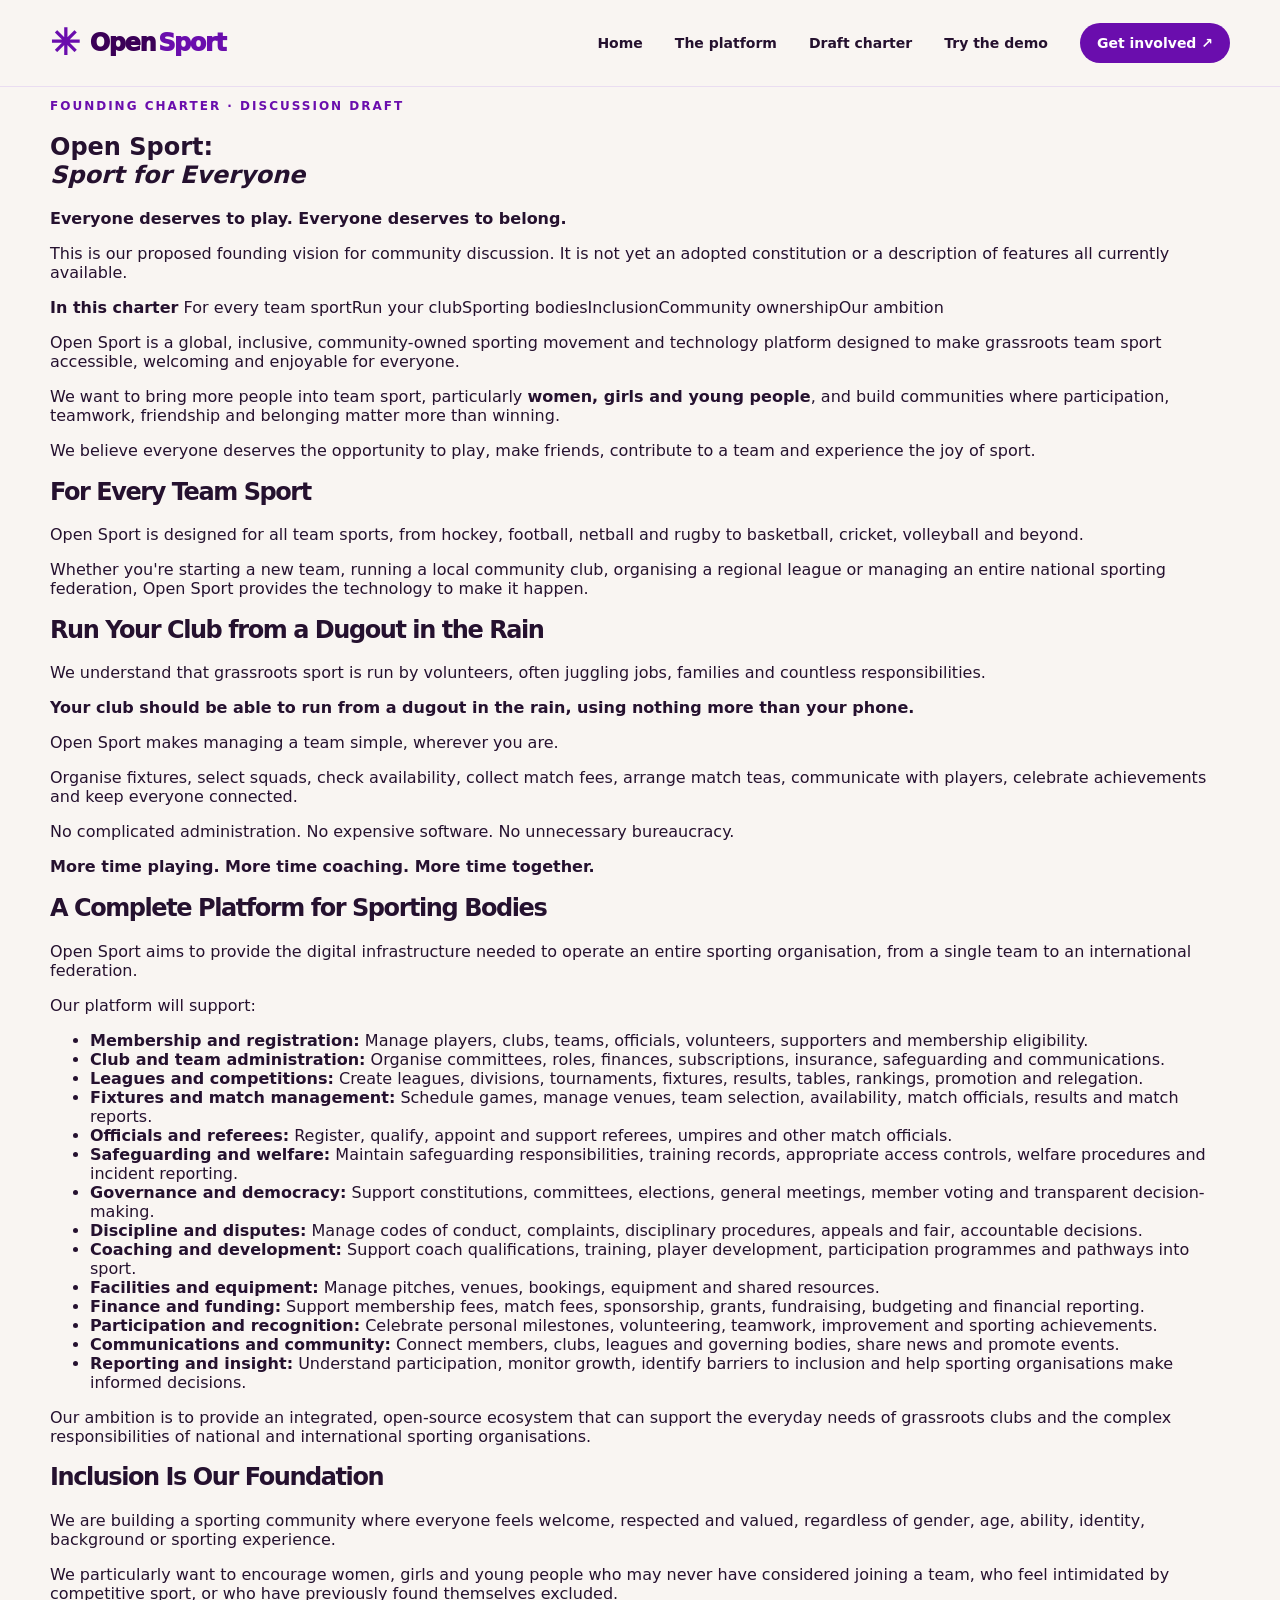
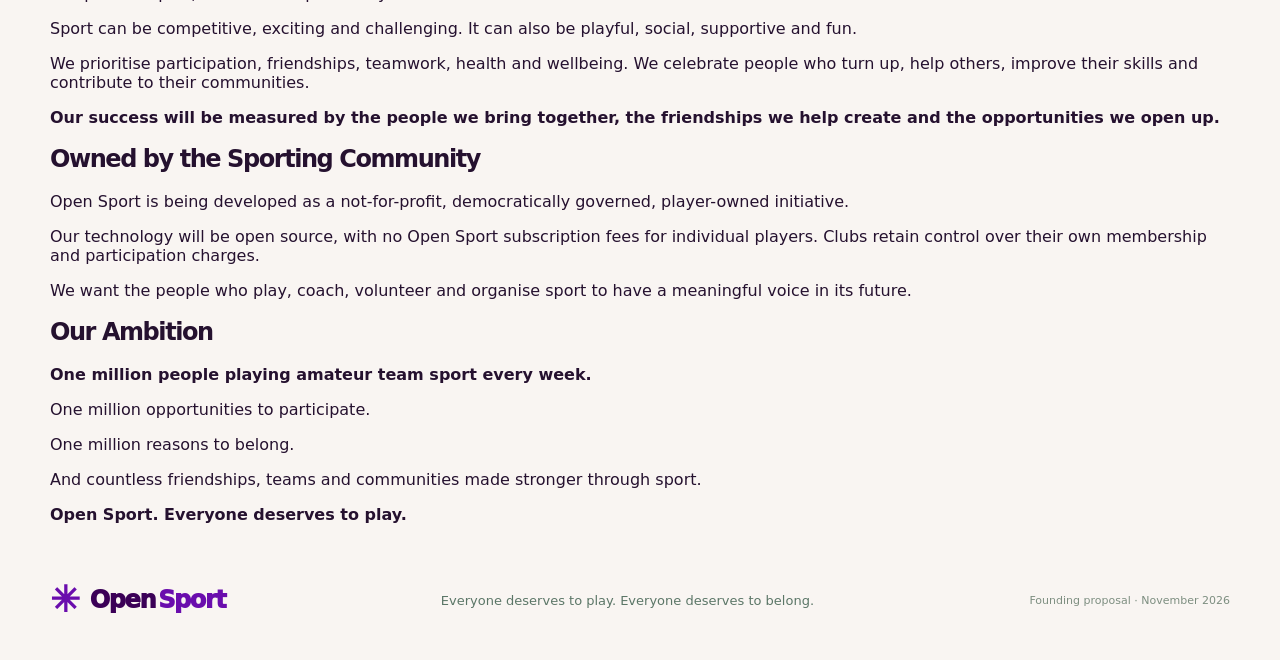
==== charter.html @ aa71b979 "Add complete long-form founding charter page" ====
<!doctype html>
<html lang="en-GB"><head><meta charset="utf-8"><meta name="viewport" content="width=device-width, initial-scale=1">
<meta name="description" content="Our full founding vision for an inclusive, player-owned Open Sport movement for every team sport."><meta name="theme-color" content="#6A0DAD">
<title>Draft charter | Open Sport Foundation</title><link rel="stylesheet" href="styles.css"></head>
<body><a class="skip-link" href="#main">Skip to content</a>
<header class="site-header"><div class="shell nav"><a class="brand" href="index.html" aria-label="Open Sport home"><span class="brand-mark" aria-hidden="true">✳</span>Open<span>Sport</span></a><nav aria-label="Main navigation"><a href="index.html">Home</a><a href="platform.html">The platform</a><a href="charter.html" aria-current="page">Draft charter</a><a href="demo.html">Try the demo</a><a class="nav-join" href="index.html#involved">Get involved ↗</a></nav></div></header><main id="main">
<section class="charter-heading"><div class="shell"><p class="eyebrow">FOUNDING CHARTER · DISCUSSION DRAFT</p><h1>Open Sport:<br><em>Sport for Everyone</em></h1><p class="charter-lead"><strong>Everyone deserves to play. Everyone deserves to belong.</strong></p><p>This is our proposed founding vision for community discussion. It is not yet an adopted constitution or a description of features all currently available.</p></div></section>
<div class="shell charter-layout"><aside class="charter-toc" aria-label="On this page"><strong>In this charter</strong>
<a href="#every-sport">For every team sport</a><a href="#dugout">Run your club</a><a href="#sporting-bodies">Sporting bodies</a><a href="#inclusion">Inclusion</a><a href="#ownership">Community ownership</a><a href="#ambition">Our ambition</a></aside>
<article class="charter-article">
<p>Open Sport is a global, inclusive, community-owned sporting movement and technology platform designed to make grassroots team sport accessible, welcoming and enjoyable for everyone.</p>
<p>We want to bring more people into team sport, particularly <strong>women, girls and young people</strong>, and build communities where participation, teamwork, friendship and belonging matter more than winning.</p>
<p>We believe everyone deserves the opportunity to play, make friends, contribute to a team and experience the joy of sport.</p>
<section id="every-sport"><h2>For Every Team Sport</h2>
<p>Open Sport is designed for all team sports, from hockey, football, netball and rugby to basketball, cricket, volleyball and beyond.</p>
<p>Whether you're starting a new team, running a local community club, organising a regional league or managing an entire national sporting federation, Open Sport provides the technology to make it happen.</p></section>
<section id="dugout"><h2>Run Your Club from a Dugout in the Rain</h2>
<p>We understand that grassroots sport is run by volunteers, often juggling jobs, families and countless responsibilities.</p>
<p><strong>Your club should be able to run from a dugout in the rain, using nothing more than your phone.</strong></p>
<p>Open Sport makes managing a team simple, wherever you are.</p>
<p>Organise fixtures, select squads, check availability, collect match fees, arrange match teas, communicate with players, celebrate achievements and keep everyone connected.</p>
<p>No complicated administration. No expensive software. No unnecessary bureaucracy.</p>
<p><strong>More time playing. More time coaching. More time together.</strong></p></section>
<section id="sporting-bodies"><h2>A Complete Platform for Sporting Bodies</h2>
<p>Open Sport aims to provide the digital infrastructure needed to operate an entire sporting organisation, from a single team to an international federation.</p>
<p>Our platform will support:</p><ul class="charter-capabilities"><li><strong>Membership and registration:</strong> Manage players, clubs, teams, officials, volunteers, supporters and membership eligibility.</li>
<li><strong>Club and team administration:</strong> Organise committees, roles, finances, subscriptions, insurance, safeguarding and communications.</li>
<li><strong>Leagues and competitions:</strong> Create leagues, divisions, tournaments, fixtures, results, tables, rankings, promotion and relegation.</li>
<li><strong>Fixtures and match management:</strong> Schedule games, manage venues, team selection, availability, match officials, results and match reports.</li>
<li><strong>Officials and referees:</strong> Register, qualify, appoint and support referees, umpires and other match officials.</li>
<li><strong>Safeguarding and welfare:</strong> Maintain safeguarding responsibilities, training records, appropriate access controls, welfare procedures and incident reporting.</li>
<li><strong>Governance and democracy:</strong> Support constitutions, committees, elections, general meetings, member voting and transparent decision-making.</li>
<li><strong>Discipline and disputes:</strong> Manage codes of conduct, complaints, disciplinary procedures, appeals and fair, accountable decisions.</li>
<li><strong>Coaching and development:</strong> Support coach qualifications, training, player development, participation programmes and pathways into sport.</li>
<li><strong>Facilities and equipment:</strong> Manage pitches, venues, bookings, equipment and shared resources.</li>
<li><strong>Finance and funding:</strong> Support membership fees, match fees, sponsorship, grants, fundraising, budgeting and financial reporting.</li>
<li><strong>Participation and recognition:</strong> Celebrate personal milestones, volunteering, teamwork, improvement and sporting achievements.</li>
<li><strong>Communications and community:</strong> Connect members, clubs, leagues and governing bodies, share news and promote events.</li>
<li><strong>Reporting and insight:</strong> Understand participation, monitor growth, identify barriers to inclusion and help sporting organisations make informed decisions.</li></ul>
<p>Our ambition is to provide an integrated, open-source ecosystem that can support the everyday needs of grassroots clubs and the complex responsibilities of national and international sporting organisations.</p></section>
<section id="inclusion"><h2>Inclusion Is Our Foundation</h2>
<p>We are building a sporting community where everyone feels welcome, respected and valued, regardless of gender, age, ability, identity, background or sporting experience.</p>
<p>We particularly want to encourage women, girls and young people who may never have considered joining a team, who feel intimidated by competitive sport, or who have previously found themselves excluded.</p>
<p>Sport can be competitive, exciting and challenging. It can also be playful, social, supportive and fun.</p>
<p>We prioritise participation, friendships, teamwork, health and wellbeing. We celebrate people who turn up, help others, improve their skills and contribute to their communities.</p>
<p><strong>Our success will be measured by the people we bring together, the friendships we help create and the opportunities we open up.</strong></p></section>
<section id="ownership"><h2>Owned by the Sporting Community</h2>
<p>Open Sport is being developed as a not-for-profit, democratically governed, player-owned initiative.</p>
<p>Our technology will be open source, with no Open Sport subscription fees for individual players. Clubs retain control over their own membership and participation charges.</p>
<p>We want the people who play, coach, volunteer and organise sport to have a meaningful voice in its future.</p></section>
<section id="ambition"><h2>Our Ambition</h2>
<p><strong>One million people playing amateur team sport every week.</strong></p>
<p>One million opportunities to participate.</p><p>One million reasons to belong.</p>
<p>And countless friendships, teams and communities made stronger through sport.</p><p><strong>Open Sport. Everyone deserves to play.</strong></p></section>
</article></div></main><footer><div class="shell footer"><a class="brand" href="index.html"><span class="brand-mark" aria-hidden="true">✳</span>Open<span>Sport</span></a><p>Everyone deserves to play. Everyone deserves to belong.</p><small>Founding proposal · November 2026</small></div></footer></body></html>
---- styles.css ----
:root{--ink:#351148;--dark:#351148;--green:#6A0DAD;--lime:#E7D9FF;--cream:#F9F5F2;--white:#fff;--muted:#587268;--line:#d5ded3}*{box-sizing:border-box}html{scroll-behavior:smooth}body{margin:0;background:var(--cream);color:var(--ink);font-family:Inter,ui-sans-serif,system-ui,-apple-system,"Segoe UI",Arial,sans-serif}a{color:inherit;text-decoration:none}a:focus-visible{outline:3px solid #e69c27;outline-offset:4px}.shell{width:min(1180px,calc(100% - 48px));margin:auto}.skip-link{position:absolute;left:14px;top:-80px;padding:10px;background:white;z-index:20}.skip-link:focus{top:12px}.site-header{background:var(--cream);position:relative;z-index:5;border-bottom:1px solid #dde3d8}.nav{min-height:86px;display:flex;align-items:center;justify-content:space-between;gap:20px}.brand{display:inline-flex;align-items:center;gap:3px;font-weight:950;font-size:24px;letter-spacing:-1.4px;white-space:nowrap}.brand>span:last-child{color:#8A3FFC}.brand-mark{font-size:36px;color:#8A3FFC;margin-right:8px;line-height:1}.nav nav{display:flex;align-items:center;gap:32px;font-size:14px;font-weight:650}.nav nav a:hover{color:#6A0DAD}.nav-join{padding:12px 17px;border-radius:5px;background:var(--ink);color:white!important}.hero{background:#F1E7FC}.hero-grid{display:grid;grid-template-columns:1fr 0.95fr;gap:48px;min-height:620px;align-items:center;padding:65px 0}.eyebrow,.kicker{letter-spacing:2px;font-weight:800;font-size:12px}.eyebrow{color:#7E36B0}.hero h1,h2{font-weight:900;letter-spacing:-.06em;line-height:1.06}.hero h1{font-size:clamp(55px,6.2vw,94px);margin:22px 0}.hero h1 em,.join h2 em{font-style:normal;color:#8A3FFC}.intro{font-size:20px;line-height:1.65;max-width:530px}.actions{display:flex;flex-wrap:wrap;gap:12px;margin:28px 0}.button{padding:16px 21px;font-weight:750;font-size:14px;border-radius:5px}.button.primary{background:var(--ink);color:white}.button.outline{border:1px solid #8da89a}.small-note{font-size:12px;color:var(--muted);margin-top:30px}.pitch-art{position:relative;aspect-ratio:1/1.03;border-radius:12px;background:#681e9f;overflow:hidden;box-shadow:16px 18px 0 #E0BFFF}.pitch-outline{position:absolute;inset:9%;border:3px solid #D9B6F7}.centre-line{position:absolute;left:9%;right:9%;top:50%;height:3px;background:#D9B6F7}.centre-circle{position:absolute;width:37%;aspect-ratio:1;border:3px solid #D9B6F7;border-radius:50%;left:31.5%;top:31.5%}.player{position:absolute;width:22px;height:22px;border:4px solid #FAF4FF;border-radius:50%;background:var(--lime);box-shadow:0 2px 8px #102b2450}.one{left:28%;top:23%}.two{left:64%;top:29%;background:#ffb78e}.three{left:46%;top:42%}.four{left:77%;top:57%;background:#ffb78e}.five{left:24%;top:65%}.six{left:54%;top:73%}.seven{left:73%;top:18%}.pitch-caption{position:absolute;bottom:25px;left:25px;right:25px;background:var(--lime);display:flex;align-items:center;gap:15px;padding:18px 22px;border-radius:5px;font-size:14px;line-height:1.45}.pitch-caption>span{font-size:44px}.hero-foot{display:flex;justify-content:space-between;padding-bottom:18px;color:#668474;font-size:11px;font-weight:800;letter-spacing:2px}.section{padding:108px 0}.section-grid{display:grid;grid-template-columns:1.2fr .8fr;gap:90px;align-items:start}.kicker{color:#6d8178;margin:0 0 40px}.section h2{font-size:clamp(36px,5vw,67px);margin:0 0 28px}.accent{color:#39865d}.body-copy,.mission p:not(.kicker),.progress p:not(.kicker){font-size:18px;line-height:1.75}.body-copy p{margin-top:0}.tags{display:flex;gap:7px;flex-wrap:wrap;margin-top:30px}.tags span{border:1px solid #bbccc0;border-radius:25px;padding:8px 14px;font-size:10px;font-weight:850;letter-spacing:1px}.goal{background:#351148;color:white}.goal-layout{display:flex;justify-content:space-between;align-items:end;gap:40px}.pale{color:#9cb8a7}.million{font-size:clamp(75px,12vw,170px);letter-spacing:-.09em;font-weight:950;line-height:1}.million span{color:var(--lime)}.goal h2{font-size:clamp(32px,4vw,55px);margin-top:15px}.goal-layout>p{font-size:18px;line-height:1.8;color:#bdd2c3;max-width:280px}.features{background:#fff}.features .section-grid{align-items:end;margin-bottom:36px}.features i{color:#40875d}.cards{display:grid;grid-template-columns:repeat(3,1fr);gap:16px}.cards article{background:#eff3eb;border-radius:8px;padding:30px;min-height:285px}.card-icon{font-size:42px;color:#3b895e}.cards small{display:block;margin-top:12px;font-weight:800;color:#7e9687}.cards h3{font-size:24px;letter-spacing:-.04em;margin:22px 0 8px}.cards p{line-height:1.6;color:#527063}.progress{background:#F1E7FC}.timeline{border-left:2px solid #b9cbbd;padding-left:30px}.timeline>div{position:relative;padding-bottom:31px}.timeline>div:before{content:'';position:absolute;left:-39px;top:0;width:13px;height:13px;border-radius:50%;background:#3f875b;border:3px solid #F1E7FC}.timeline small{color:#458761;font-weight:900;letter-spacing:1.6px}.timeline h3{margin:9px 0;font-size:21px}.timeline p{font-size:15px!important;margin:0}.join{background:#1d6147;color:white}.join h2{font-size:clamp(45px,6vw,83px)}.join h2 em{color:var(--lime)}.join>div>p:not(.kicker){font-size:19px;line-height:1.7;max-width:640px}.join-card{background:var(--lime);color:var(--ink);padding:30px 34px;max-width:660px;margin-top:45px;border-radius:8px}.join-card strong{font-size:23px}.join-card p{line-height:1.6}.join-card span{font-weight:900;font-size:12px;letter-spacing:1px}.footer{display:flex;justify-content:space-between;align-items:center;gap:20px;min-height:120px}.footer p{font-size:13px;color:#5b7667}.footer small{font-size:11px;color:#7d8e80}@media(max-width:900px){.hero-grid,.section-grid{grid-template-columns:1fr;gap:40px}.hero-grid{padding:45px 0}.pitch-art{max-width:580px;width:100%}.goal-layout{align-items:start;flex-direction:column}.cards{grid-template-columns:1fr}.nav nav{gap:15px}.section{padding:80px 0}}@media(max-width:600px){.shell{width:min(100% - 30px,1180px)}.nav{min-height:72px;align-items:start;padding:15px 0;flex-direction:column}.nav nav{flex-wrap:wrap;gap:15px;font-size:12px}.nav-join{padding:9px}.brand{font-size:22px}.hero h1{font-size:clamp(46px,12vw,70px)}.intro{font-size:17px}.pitch-art{box-shadow:8px 8px 0 #E0BFFF}.pitch-caption{bottom:12px;left:12px;right:12px;padding:12px;font-size:11px}.section h2{font-size:40px}.million{font-size:clamp(65px,14vw,92px)}.footer{align-items:start;flex-direction:column;padding:25px 0}.cards article{min-height:auto}}@media(prefers-reduced-motion:reduce){html{scroll-behavior:auto}}


/* Open Sport bold purple identity, approved November 2026 */
:root{
 --ink:#25112F;--dark:#3B0057;--green:#6A0DAD;--lime:#E7D9FF;
 --cream:#F9F5F2;--white:#fff;--muted:#706578;--line:#E8DDEF;
 --purple:#6A0DAD;--plum:#3B0057;--violet:#8A3FFC;--lilac:#E7D9FF;
}
body{background:var(--cream);color:var(--ink)}
.hero{background:linear-gradient(112deg,#FBF8FF 0%,#F2E5FF 100%)}
.brand{color:var(--plum);font-family:"Poppins",Inter,system-ui,sans-serif}
.brand>span:last-child{color:var(--purple)}
.brand-mark{color:var(--purple)}
.hero h1,.section h2,.join h2{font-family:"Poppins",Inter,system-ui,sans-serif}
.hero h1 em,.join h2 em,.accent{color:var(--purple)}
.button.primary,.nav-join{background:var(--purple);border-radius:40px;color:white}
.button.outline{border-color:#B88AD4;border-radius:40px}
.button:hover,.nav-join:hover{filter:brightness(1.07)}
.eyebrow,.kicker{color:var(--purple)}
.pitch-art{background:linear-gradient(145deg,#5C188B,#8A3FFC);box-shadow:16px 18px 0 #E5CFFA;border-radius:22px}
.pitch-outline,.centre-circle{border-color:#CEB4FB}
.centre-line{background:#CEB4FB}
.player{background:#E7D9FF;border-color:#F9F5F2;box-shadow:0 2px 8px #3B005740}
.player.two,.player.four{background:#FFB8D7}
.pitch-caption{border-radius:12px}
.site-header{border-color:#EADDF1}
.nav nav a:hover{color:var(--purple)}
a:focus-visible{outline-color:#8A3FFC}

/* Account-free interactive demo embedded from the always-current player app. */
.visually-hidden{position:absolute;width:1px;height:1px;padding:0;margin:-1px;overflow:hidden;clip:rect(0,0,0,0);white-space:nowrap;border:0}
.demo-showcase{background:#fff;padding:90px 0 104px}
.demo-showcase .kicker{margin-bottom:25px}
.demo-intro{display:grid;grid-template-columns:minmax(0,1.25fr) minmax(250px,.75fr);align-items:end;gap:48px;margin-bottom:32px}
.demo-intro h2{font-size:clamp(36px,4.8vw,64px);line-height:1.08;margin:0 0 23px}
.demo-intro p{font-size:17px;line-height:1.72;color:#594f64;margin:0;max-width:670px}
.demo-cta{display:flex;align-items:flex-start;flex-direction:column;gap:14px;padding-bottom:6px}
.demo-cta .button{display:inline-flex;align-items:center;justify-content:center;min-height:52px}
.demo-cta p{font-size:13px;max-width:290px;line-height:1.5}
.demo-frame-shell{overflow:hidden;border-radius:18px;background:#faf8fd;border:1px solid #e0d3e9;box-shadow:0 18px 40px #36134820}
.demo-frame-toolbar{display:flex;align-items:center;gap:18px;padding:13px 20px;background:#321442;color:white;font-size:13px}
.demo-frame-toolbar strong{flex:1}
.demo-frame-toolbar>span{color:#e3c9fd;font-weight:800;font-size:10px;letter-spacing:1.25px}
.demo-browser-dot{display:flex;gap:5px}.demo-browser-dot i{display:block;width:10px;height:10px;border-radius:50%;background:#b890ca}
.demo-browser-dot i:nth-child(2){background:#e3b8d3}.demo-browser-dot i:nth-child(3){background:#a7dabe}
.demo-frame{display:block;width:100%;height:min(78vh,820px);min-height:590px;border:0;background:#fff}
.demo-fallback{margin:15px 0 0;font-size:13px;line-height:1.65;color:#655b6c}
.demo-fallback a{font-weight:800;color:#6A0DAD;text-decoration:underline;text-underline-offset:3px}
.demo-fallback a:focus-visible{outline:3px solid #8A3FFC;outline-offset:3px}
@media(max-width:900px){.demo-intro{grid-template-columns:1fr;gap:22px}.demo-frame{height:680px;min-height:500px}}
@media(max-width:600px){.demo-showcase{padding:65px 0}.demo-intro p{font-size:15px}.demo-frame-toolbar{padding:12px;gap:9px}.demo-frame-toolbar strong{font-size:11px}.demo-frame-toolbar>span{font-size:9px}.demo-frame{height:610px;min-height:450px}.demo-browser-dot i{width:7px;height:7px}}

/* Inclusion and cross-sport platform vision */
.inclusion-section{background:#f5edff}
.inclusion-section strong{color:#571385}
.sporting-bodies{background:#faf7ff}
.sporting-bodies .section-grid{margin-bottom:36px}
.capability-grid{display:grid;grid-template-columns:repeat(4,minmax(0,1fr));gap:16px}
.capability-grid article{background:#fff;border:1px solid #e6d7f0;border-radius:12px;padding:24px;box-shadow:0 5px 18px #3511480a}
.capability-grid h3{font-size:20px;margin:0 0 10px;letter-spacing:-.03em}
.capability-grid p{font-size:15px;line-height:1.65;color:#62576b;margin:0}
.roadmap-note{font-size:14px;line-height:1.65;color:#655675;margin:25px 0 0}
@media(max-width:1050px){.capability-grid{grid-template-columns:repeat(2,minmax(0,1fr))}}
@media(max-width:600px){.capability-grid{grid-template-columns:1fr}.capability-grid article{padding:22px}}
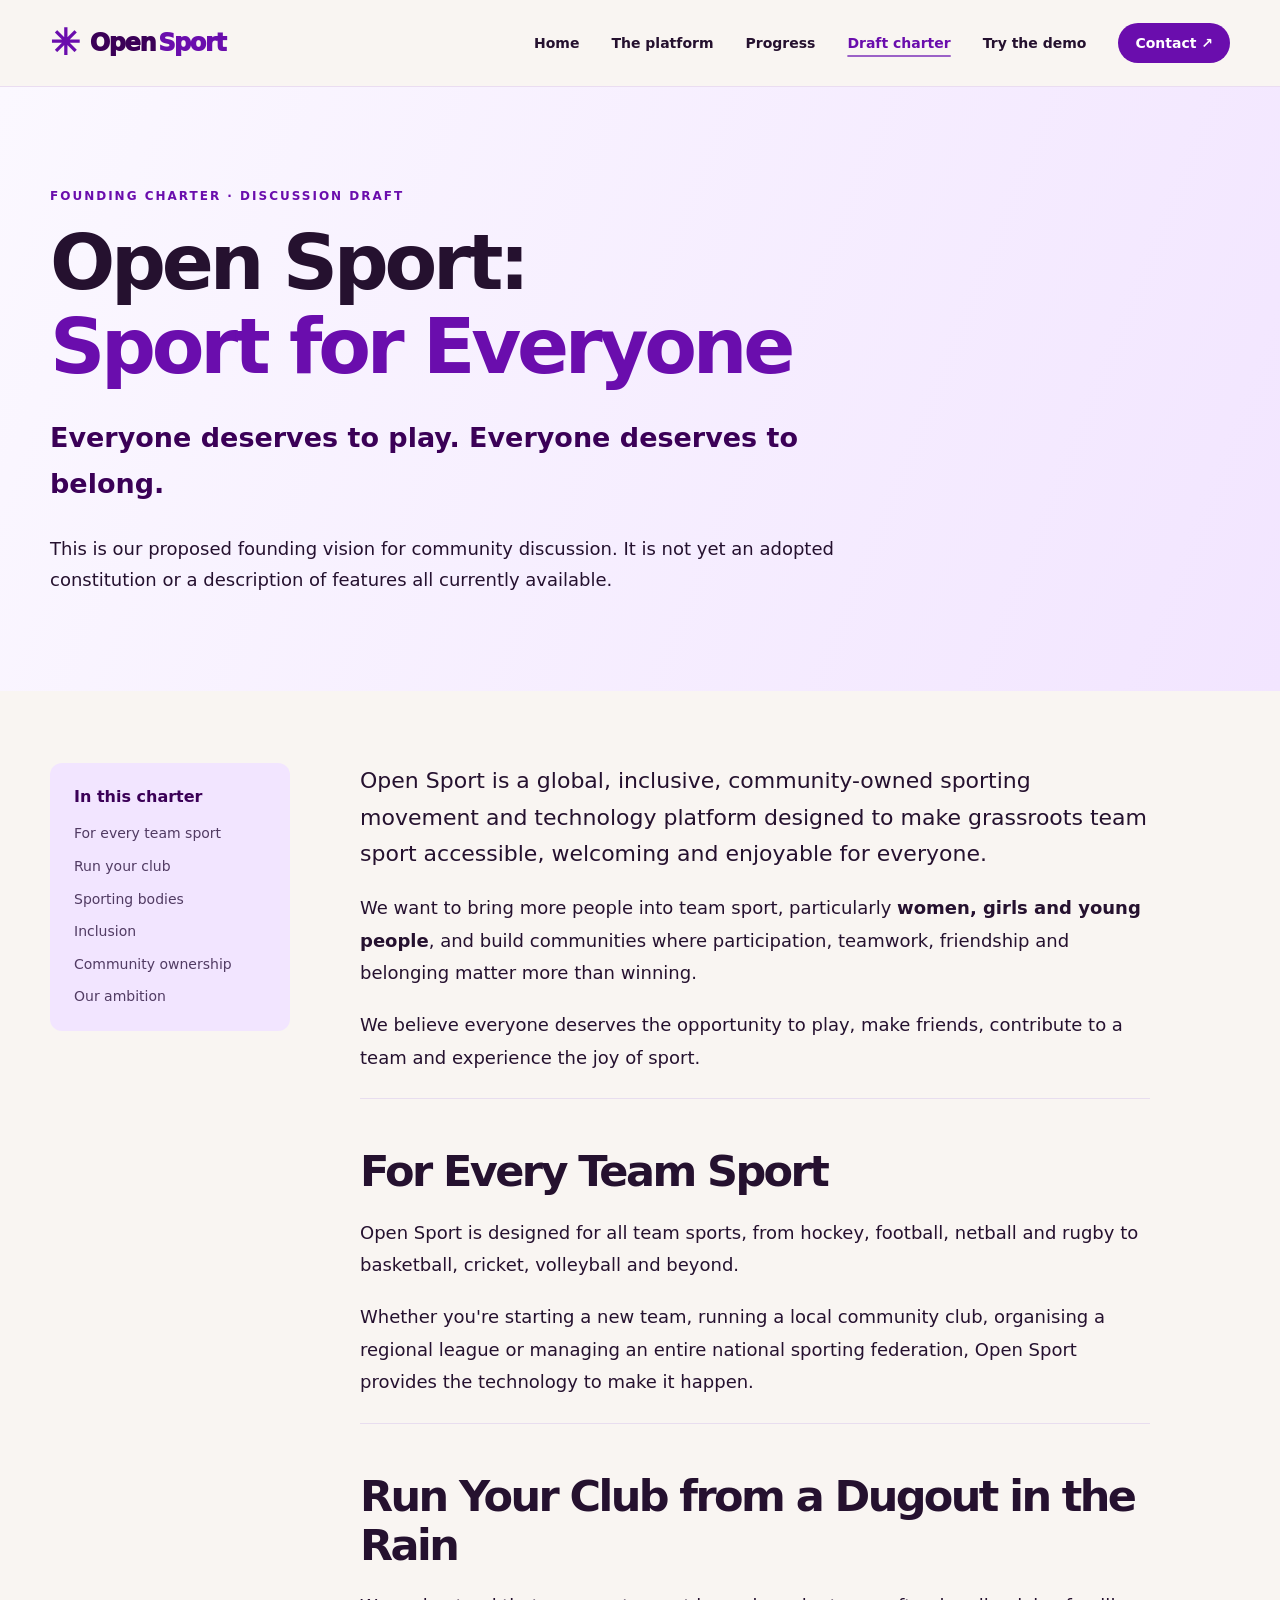
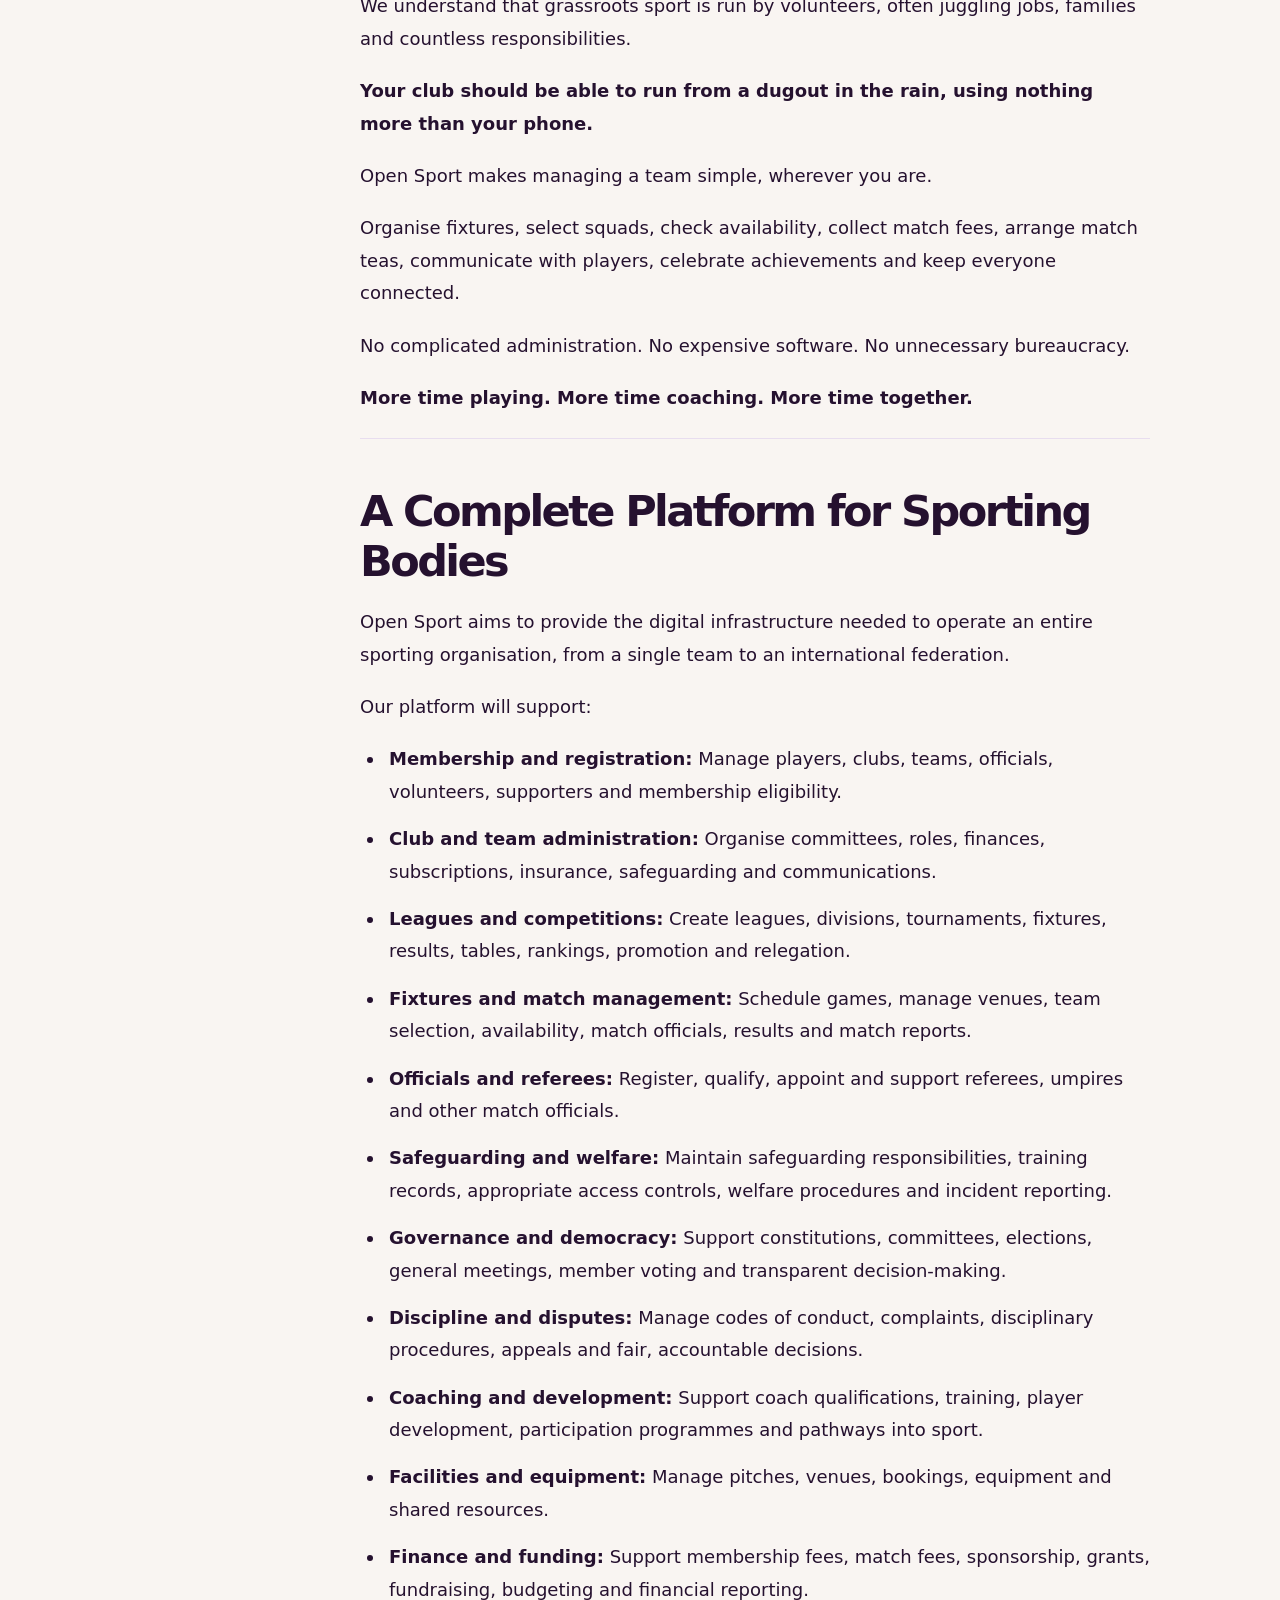
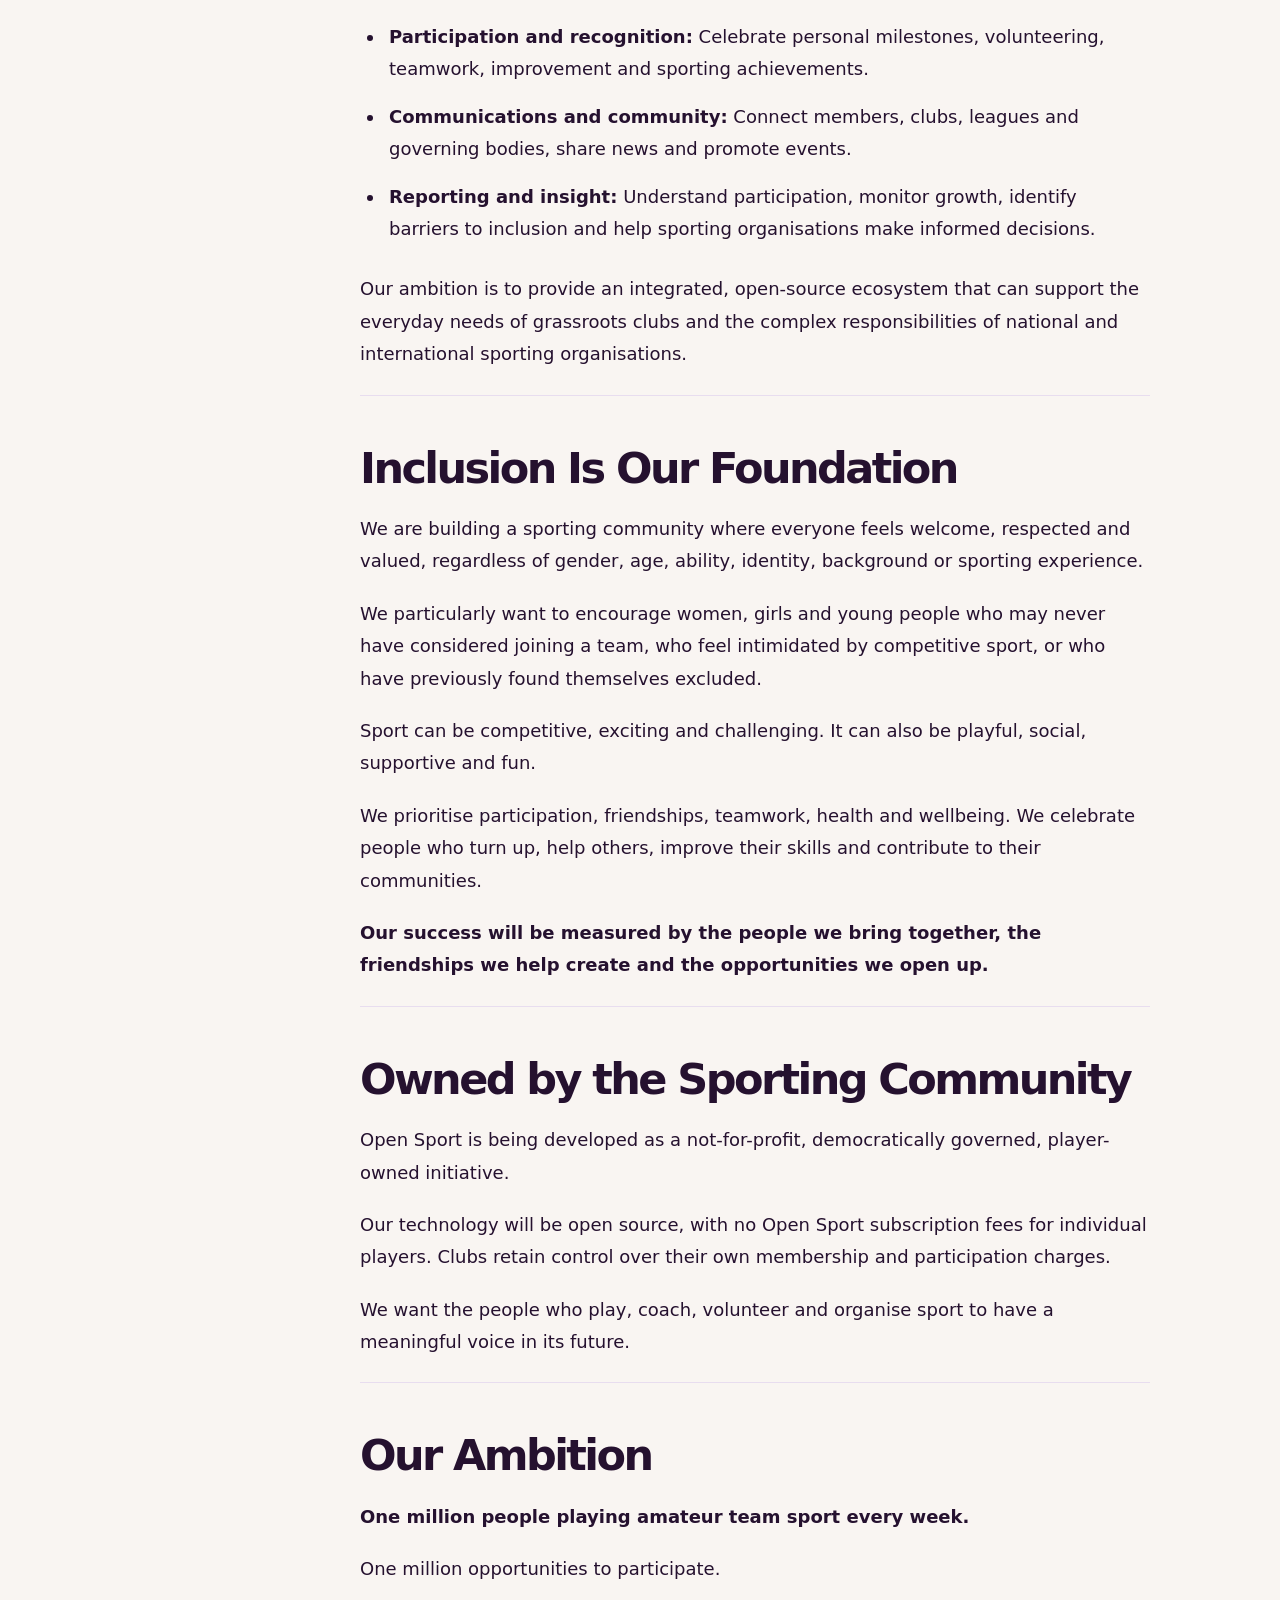
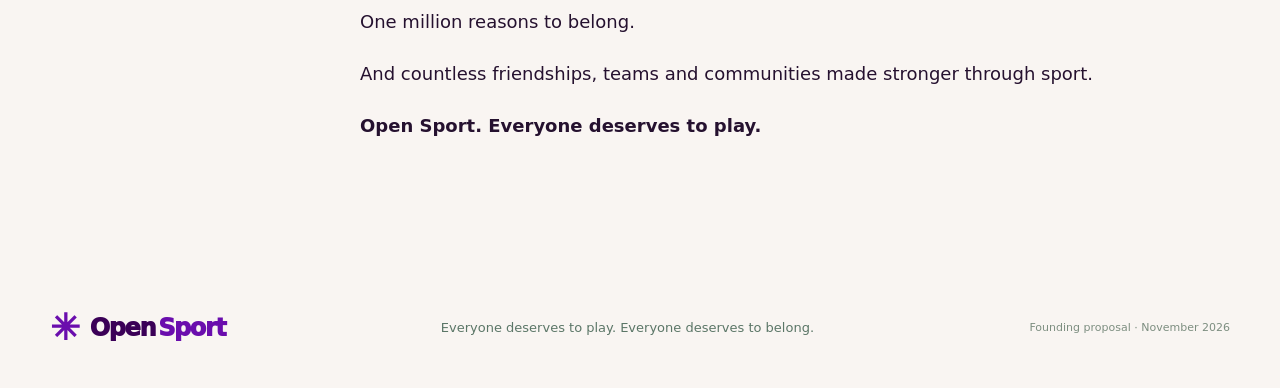
==== commit 19f16327: "feat(site): link progress and contact from charter.html" ====
--- a/charter.html
+++ b/charter.html
@@ -3,7 +3,7 @@
 <meta name="description" content="Our full founding vision for an inclusive, player-owned Open Sport movement for every team sport."><meta name="theme-color" content="#6A0DAD">
 <title>Draft charter | Open Sport Foundation</title><link rel="stylesheet" href="styles.css"></head>
 <body><a class="skip-link" href="#main">Skip to content</a>
-<header class="site-header"><div class="shell nav"><a class="brand" href="index.html" aria-label="Open Sport home"><span class="brand-mark" aria-hidden="true">✳</span>Open<span>Sport</span></a><nav aria-label="Main navigation"><a href="index.html">Home</a><a href="platform.html">The platform</a><a href="charter.html" aria-current="page">Draft charter</a><a href="demo.html">Try the demo</a><a class="nav-join" href="index.html#involved">Get involved ↗</a></nav></div></header><main id="main">
+<header class="site-header"><div class="shell nav"><a class="brand" href="index.html" aria-label="Open Sport home"><span class="brand-mark" aria-hidden="true">✳</span>Open<span>Sport</span></a><nav aria-label="Main navigation"><a href="index.html">Home</a><a href="platform.html">The platform</a><a href="progress.html">Progress</a><a href="charter.html" aria-current="page">Draft charter</a><a href="demo.html">Try the demo</a><a class="nav-join" href="contact.html">Contact ↗</a></nav></div></header><main id="main">
 <section class="charter-heading"><div class="shell"><p class="eyebrow">FOUNDING CHARTER · DISCUSSION DRAFT</p><h1>Open Sport:<br><em>Sport for Everyone</em></h1><p class="charter-lead"><strong>Everyone deserves to play. Everyone deserves to belong.</strong></p><p>This is our proposed founding vision for community discussion. It is not yet an adopted constitution or a description of features all currently available.</p></div></section>
 <div class="shell charter-layout"><aside class="charter-toc" aria-label="On this page"><strong>In this charter</strong>
 <a href="#every-sport">For every team sport</a><a href="#dugout">Run your club</a><a href="#sporting-bodies">Sporting bodies</a><a href="#inclusion">Inclusion</a><a href="#ownership">Community ownership</a><a href="#ambition">Our ambition</a></aside>
--- a/styles.css
+++ b/styles.css
@@ -63,3 +63,26 @@
 .roadmap-note{font-size:14px;line-height:1.65;color:#655675;margin:25px 0 0}
 @media(max-width:1050px){.capability-grid{grid-template-columns:repeat(2,minmax(0,1fr))}}
 @media(max-width:600px){.capability-grid{grid-template-columns:1fr}.capability-grid article{padding:22px}}
+
+/* Foundation multi-page navigation and long-form charter */
+.nav nav a[aria-current="page"]{color:var(--purple);text-decoration:underline;text-decoration-color:#9b61c7;text-underline-offset:7px;text-decoration-thickness:2px}
+.nav nav a.nav-join[aria-current="page"]{color:#fff}
+.charter-heading{padding:90px 0 78px;background:linear-gradient(112deg,#fbf8ff,#f2e5ff)}
+.charter-heading h1{font-family:"Poppins",Inter,system-ui,sans-serif;font-size:clamp(44px,6vw,82px);line-height:1.09;letter-spacing:-.055em;margin:18px 0 24px;max-width:920px}
+.charter-heading h1 em{font-style:normal;color:var(--purple)}
+.charter-heading p:not(.eyebrow){max-width:800px;font-size:18px;line-height:1.7}
+.charter-heading .charter-lead{font-size:clamp(20px,2.5vw,27px)!important;color:var(--plum)}
+.charter-layout{display:grid;grid-template-columns:240px minmax(0,1fr);gap:70px;padding-top:72px;padding-bottom:105px}
+.charter-toc{position:sticky;top:24px;align-self:start;display:flex;flex-direction:column;gap:13px;padding:24px;background:#f2e5ff;border-radius:12px}
+.charter-toc strong{color:var(--plum);margin-bottom:5px}
+.charter-toc a{font-size:14px;line-height:1.4;color:#513b63}
+.charter-toc a:hover,.inline-link{color:var(--purple);text-decoration:underline;text-underline-offset:3px}
+.charter-article{max-width:790px;font-size:18px;line-height:1.8}
+.charter-article>p:first-child{font-size:22px;line-height:1.65}
+.charter-article section{padding-top:28px;margin-top:24px;border-top:1px solid #e8ddef;scroll-margin-top:20px}
+.charter-article h2{font-size:clamp(30px,3.8vw,43px);line-height:1.15;margin:20px 0}
+.charter-article p{margin:0 0 20px}
+.charter-capabilities{padding-left:25px;margin:18px 0 28px}
+.charter-capabilities li{margin:0 0 15px;padding-left:4px}
+@media(max-width:900px){.charter-layout{grid-template-columns:1fr;gap:30px;padding-top:40px}.charter-toc{position:static;display:grid;grid-template-columns:repeat(2,minmax(0,1fr))}.charter-toc strong{grid-column:1/-1}.charter-heading{padding:60px 0}}
+@media(max-width:600px){.charter-toc{grid-template-columns:1fr}.charter-article{font-size:16px}.charter-heading p:not(.eyebrow){font-size:16px}.charter-article>p:first-child{font-size:19px}}
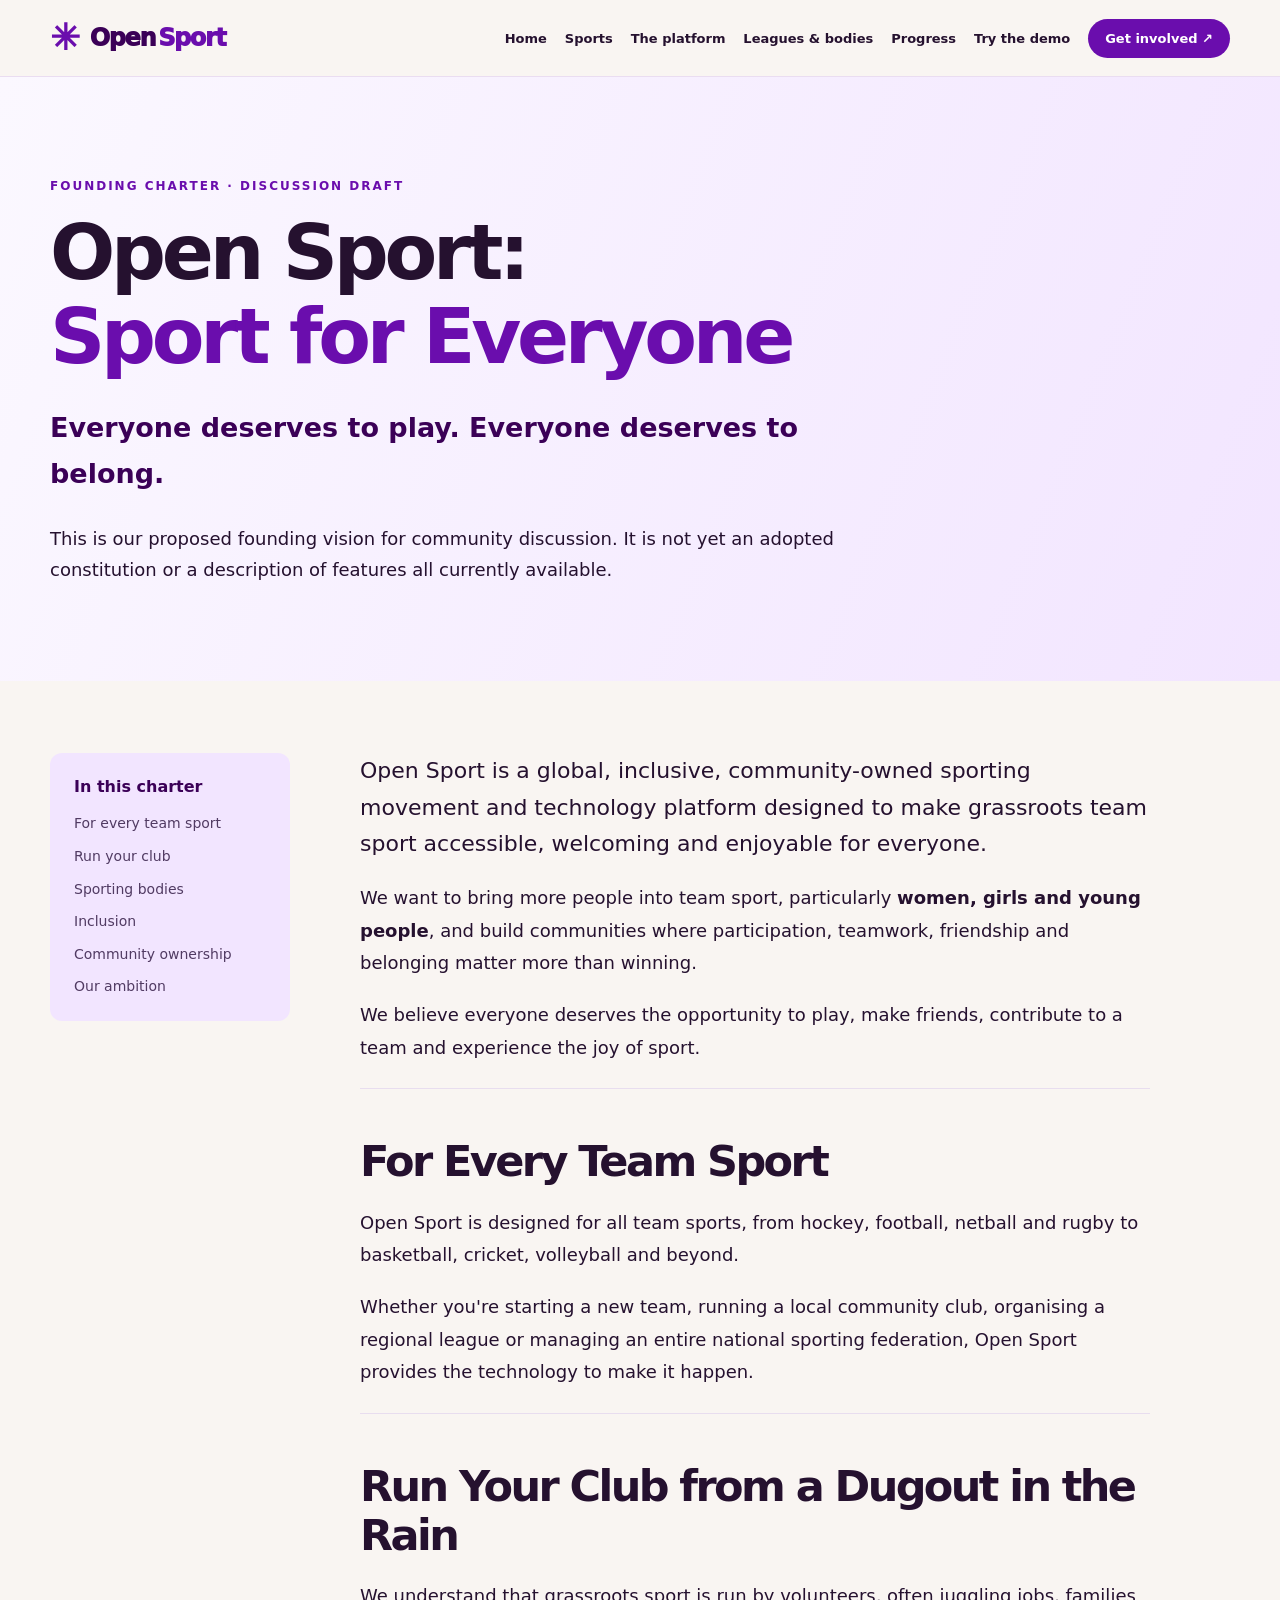
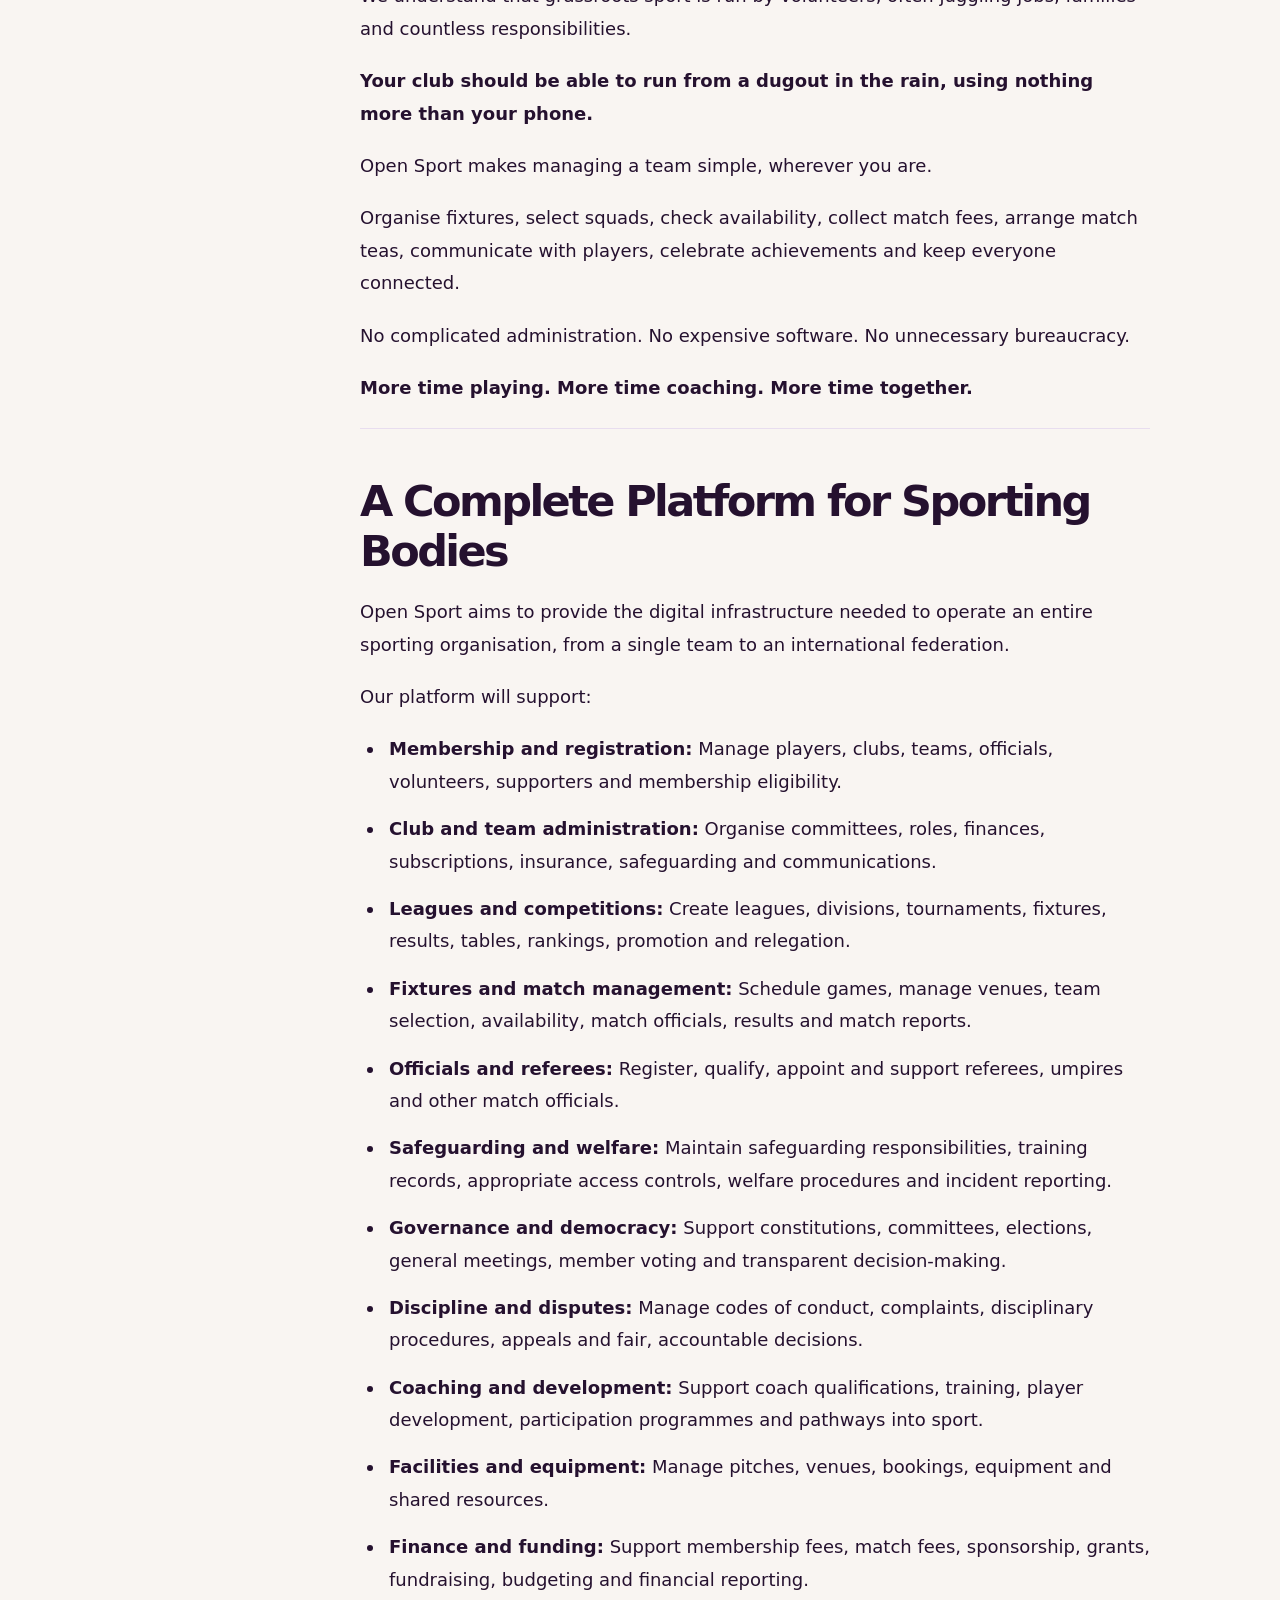
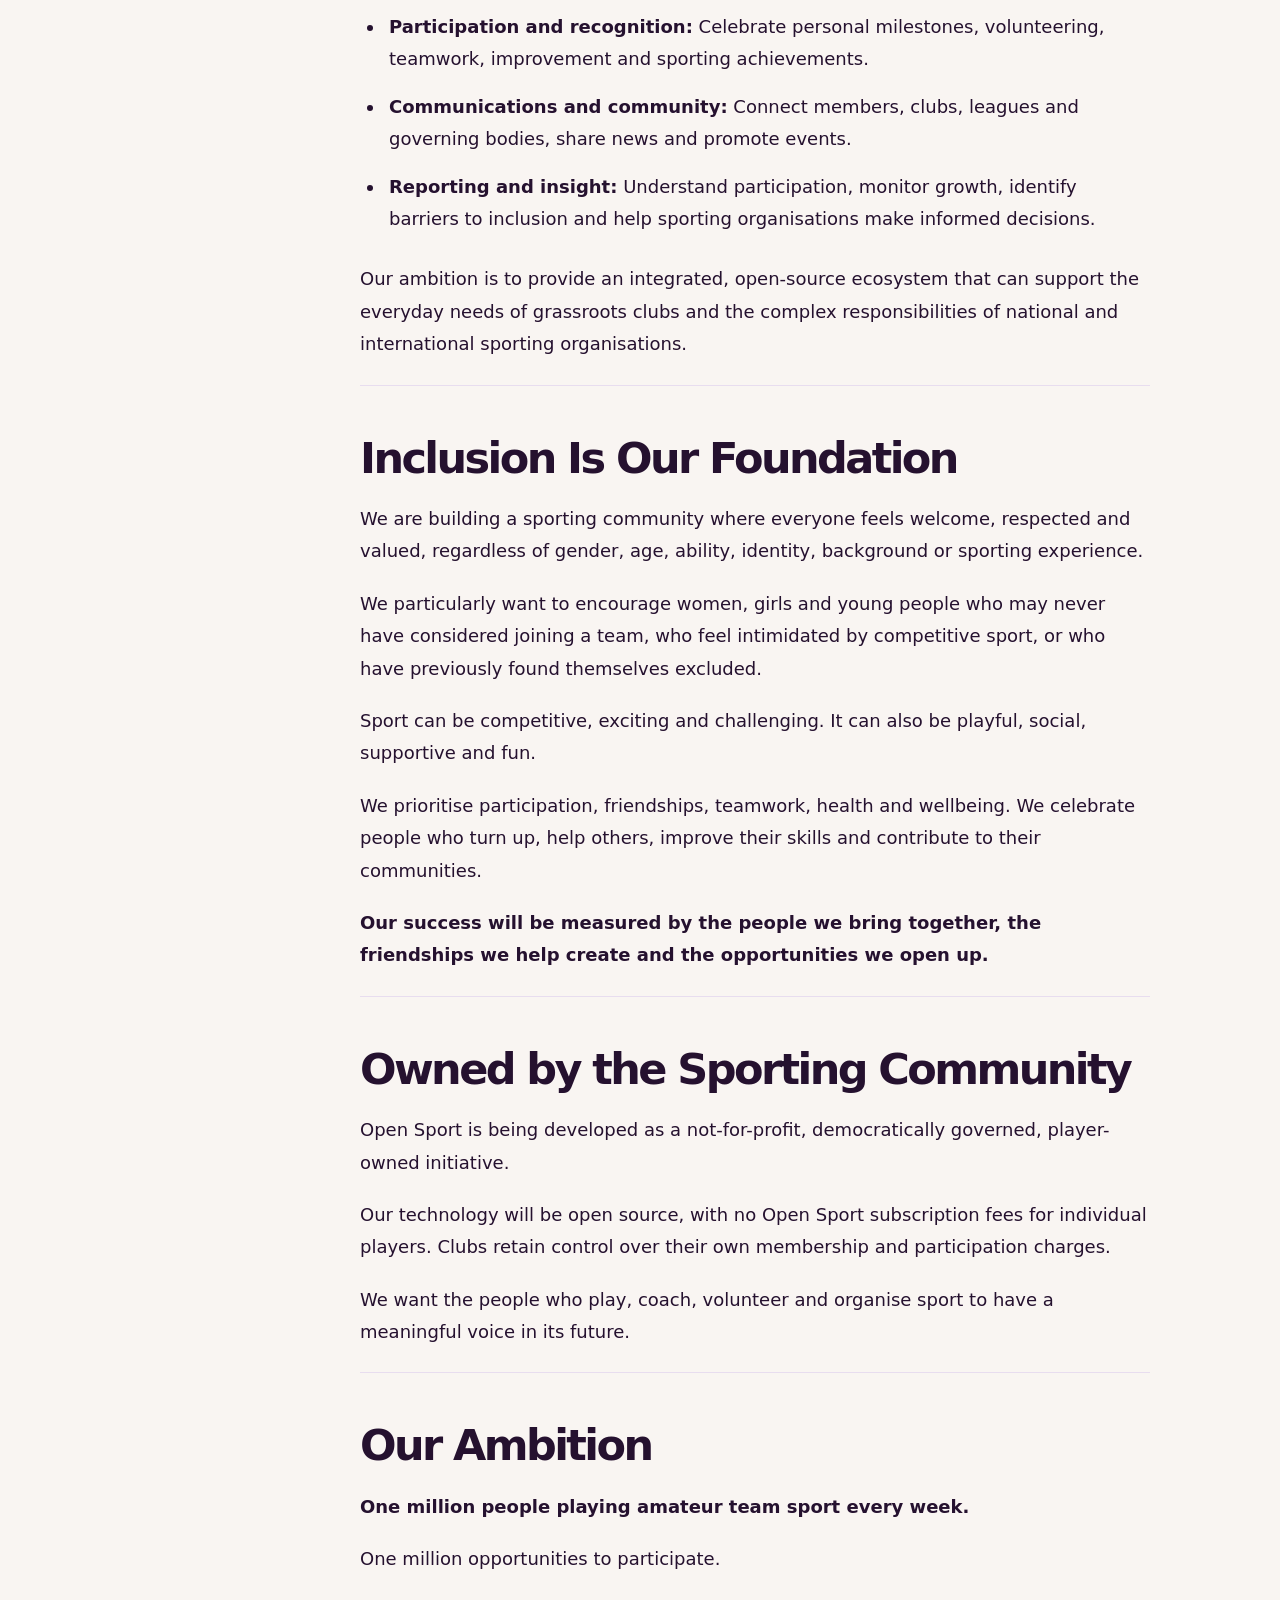
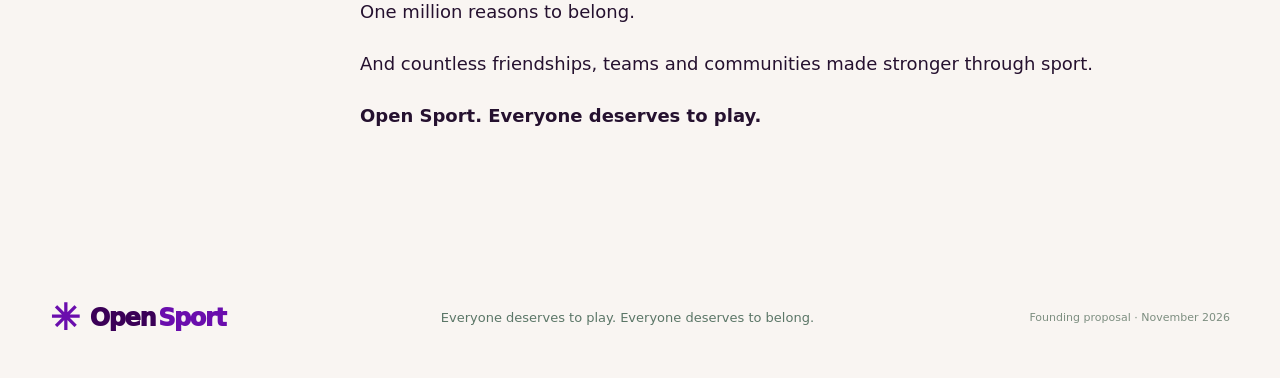
==== commit 4e739a65: "feat(site): consistent multisport primary navigation on charter.html" ====
--- a/charter.html
+++ b/charter.html
@@ -3,7 +3,7 @@
 <meta name="description" content="Our full founding vision for an inclusive, player-owned Open Sport movement for every team sport."><meta name="theme-color" content="#6A0DAD">
 <title>Draft charter | Open Sport Foundation</title><link rel="stylesheet" href="styles.css"></head>
 <body><a class="skip-link" href="#main">Skip to content</a>
-<header class="site-header"><div class="shell nav"><a class="brand" href="index.html" aria-label="Open Sport home"><span class="brand-mark" aria-hidden="true">✳</span>Open<span>Sport</span></a><nav aria-label="Main navigation"><a href="index.html">Home</a><a href="platform.html">The platform</a><a href="progress.html">Progress</a><a href="charter.html" aria-current="page">Draft charter</a><a href="demo.html">Try the demo</a><a class="nav-join" href="contact.html">Contact ↗</a></nav></div></header><main id="main">
+<header class="site-header"><div class="shell nav"><a class="brand" href="index.html" aria-label="Open Sport home"><span class="brand-mark" aria-hidden="true">✳</span>Open<span>Sport</span></a><nav aria-label="Main navigation"><a href="index.html">Home</a><a href="sports.html">Sports</a><a href="platform.html">The platform</a><a href="sporting-bodies.html">Leagues &amp; bodies</a><a href="progress.html">Progress</a><a href="demo.html">Try the demo</a><a class="nav-join" href="contact.html">Get involved ↗</a></nav></div></header><main id="main">
 <section class="charter-heading"><div class="shell"><p class="eyebrow">FOUNDING CHARTER · DISCUSSION DRAFT</p><h1>Open Sport:<br><em>Sport for Everyone</em></h1><p class="charter-lead"><strong>Everyone deserves to play. Everyone deserves to belong.</strong></p><p>This is our proposed founding vision for community discussion. It is not yet an adopted constitution or a description of features all currently available.</p></div></section>
 <div class="shell charter-layout"><aside class="charter-toc" aria-label="On this page"><strong>In this charter</strong>
 <a href="#every-sport">For every team sport</a><a href="#dugout">Run your club</a><a href="#sporting-bodies">Sporting bodies</a><a href="#inclusion">Inclusion</a><a href="#ownership">Community ownership</a><a href="#ambition">Our ambition</a></aside>
--- a/styles.css
+++ b/styles.css
@@ -86,3 +86,145 @@
 .charter-capabilities li{margin:0 0 15px;padding-left:4px}
 @media(max-width:900px){.charter-layout{grid-template-columns:1fr;gap:30px;padding-top:40px}.charter-toc{position:static;display:grid;grid-template-columns:repeat(2,minmax(0,1fr))}.charter-toc strong{grid-column:1/-1}.charter-heading{padding:60px 0}}
 @media(max-width:600px){.charter-toc{grid-template-columns:1fr}.charter-article{font-size:16px}.charter-heading p:not(.eyebrow){font-size:16px}.charter-article>p:first-child{font-size:19px}}
+
+
+/* Status report and future roadmap. */
+.status-asof{font-size:14px;line-height:1.6;color:#62576b}
+.progress-board{background:#fff}
+.progress-board h2,.roadmap-section h2,.contact-planning h2{font-size:clamp(34px,5vw,62px)}
+.progress-explainer{max-width:900px;font-size:16px;line-height:1.8;color:#5f5269}
+.progress-table-wrap{overflow-x:auto;border:1px solid #e2d3ed;border-radius:16px;background:#fff;margin:27px 0;box-shadow:0 8px 24px #3b00570c}
+.progress-table{border-collapse:collapse;width:100%;min-width:680px;font-size:15px;text-align:left}
+.progress-table caption{position:absolute;width:1px;height:1px;overflow:hidden;clip:rect(0,0,0,0)}
+.progress-table th,.progress-table td{border-bottom:1px solid #eee3f4;padding:17px 20px;text-align:left;vertical-align:top;line-height:1.5}
+.progress-table thead th{background:#f2e6fc;color:#3b0057;font-weight:850}
+.progress-table tbody tr:last-child>*{border-bottom:0}
+.progress-table tbody th{font-weight:750;width:29%}
+.progress-table td:nth-child(2){width:205px}
+.progress-table tbody tr:nth-child(even){background:#fcf9ff}
+.status-badge{display:inline-block;padding:5px 10px;border-radius:40px;font-weight:800;font-size:12px;white-space:nowrap}
+.status-badge.demo{background:#e8f4ea;color:#215c3c}
+.status-badge.testing{background:#f2e9ff;color:#5d1c87}
+.status-badge.attention{background:#fff0d9;color:#864300}
+.roadmap-section{background:#f5edff}
+.roadmap-columns{display:grid;grid-template-columns:repeat(3,minmax(0,1fr));gap:20px;margin:28px 0}
+.roadmap-columns article{background:#fff;border:1px solid #e3d2ed;border-radius:16px;padding:28px;min-width:0}
+.roadmap-columns h3{font-size:24px;letter-spacing:-.035em;margin:14px 0}
+.roadmap-columns p,.roadmap-columns li{font-size:15px;line-height:1.65;color:#5e5369}
+.roadmap-columns ul{padding-left:20px}
+.roadmap-columns li{margin-bottom:9px}
+.roadmap-tag{font-size:11px;letter-spacing:1.4px;font-weight:900;color:#7123ad}
+.roadmap-state{font-weight:800;color:#5c168d!important;margin-top:28px}
+.contact-planning{background:#fff}
+.contact-policy{border-left:5px solid #8a3ffc;background:#f8f3fc;padding:24px 30px;border-radius:0 12px 12px 0;max-width:930px;margin:32px 0}
+.contact-policy h3{font-size:22px;margin:0 0 12px}
+.contact-policy p{line-height:1.75;color:#574b61}
+@media(max-width:950px){.roadmap-columns{grid-template-columns:1fr}.roadmap-columns article{padding:24px}}
+@media(max-width:600px){.progress-table th,.progress-table td{padding:13px 14px}.progress-table{font-size:14px}.contact-policy{padding:20px}}
+
+
+/* November 2026 photo-led, editorial brand exploration. Homepage emphasises navigation over scrolling. */
+.site-header .nav{min-height:76px}
+.site-header .nav nav{gap:clamp(9px,1.4vw,23px);font-size:13px;flex-wrap:wrap;justify-content:flex-end}
+.site-header .brand{font-weight:950}
+.compact-hero{background:#f0e5ff;overflow:hidden}
+.compact-hero-grid{display:grid;grid-template-columns:minmax(0,1.06fr) minmax(0,.94fr);gap:36px;align-items:center;padding:37px 0}
+.compact-hero-copy{padding:12px 0}
+.compact-hero-copy .eyebrow{font-size:11px}
+.compact-hero h1,.mini-page-hero h1{font-size:clamp(43px,5.3vw,79px);line-height:1.04;letter-spacing:-.06em;margin:14px 0 18px;font-family:Poppins,Inter,system-ui,sans-serif}
+.compact-hero h1 em,.mini-page-hero h1 em{color:#7d28c4;font-style:normal}
+.compact-hero .intro{font-size:clamp(15px,1.45vw,19px);line-height:1.6;max-width:580px}
+.compact-hero .actions{margin:22px 0 15px}
+.hero-micro{font-size:12px;color:#5b4b66;font-weight:650;line-height:1.5;margin:0}
+.hero-photograph{position:relative;margin:0;min-width:0;aspect-ratio:1.35;overflow:hidden;border-radius:22px 22px 22px 5px;box-shadow:13px 14px 0 #d7b8ef;background:linear-gradient(120deg,#592078,#baa0d8)}
+.hero-photograph img,.gallery-grid img{display:block;width:100%;height:100%;object-fit:cover}
+.hero-photograph figcaption{position:absolute;left:0;bottom:0;right:0;padding:25px 24px 19px;background:linear-gradient(transparent,#25112fcc);color:white;display:grid;gap:2px}
+.hero-photograph figcaption strong{font-weight:900;font-size:15px;letter-spacing:.045em}
+.hero-photograph figcaption span{font-size:12px}
+.compact-sports{padding:31px 0 32px;background:#fff}
+.compact-section-heading{display:flex;justify-content:space-between;align-items:end;gap:22px;margin-bottom:19px}
+.compact-section-heading .kicker{margin:0 0 5px;font-size:10px}
+.compact-section-heading h2{font-size:clamp(26px,2.8vw,38px);margin:0}
+.compact-section-heading p:not(.kicker){max-width:340px;font-size:14px;line-height:1.5;color:#6c596f;margin:0}
+.compact-section-heading .inline-link{font-size:13px;font-weight:800;white-space:nowrap;color:#69109a}
+.sport-icon-grid{display:grid;grid-template-columns:repeat(8,minmax(0,1fr));gap:10px}
+.sport-icon-grid a{min-width:0;display:flex;flex-direction:column;align-items:center;gap:8px;text-align:center;padding:14px 6px 13px;border:1px solid #e4d7ee;border-radius:13px;background:#fcf9ff;transition:transform .16s,box-shadow .16s}
+.sport-icon-grid a:hover{transform:translateY(-3px);box-shadow:0 7px 17px #4514751c}
+.sport-icon-grid span{width:43px;height:43px;display:grid;place-items:center;background:#f0e3ff;border-radius:13px;font-size:25px;color:#6a0dad;font-weight:900}
+.sport-icon-grid strong{font-size:12px}
+.compact-journeys{padding:35px 0 39px;background:#f8f3ff}
+.audience-cards{display:grid;grid-template-columns:repeat(3,minmax(0,1fr));gap:15px}
+.audience-cards>a,.audience-cards>article{display:block;border:1px solid #e7dbed;border-radius:15px;padding:23px;background:#fff;color:#25112f;min-width:0}
+.audience-cards>a:hover{border-color:#8134c5;box-shadow:0 12px 25px #49115e14}
+.audience-index{font-size:10px;font-weight:900;letter-spacing:.12em;color:#761db2}
+.audience-cards h3{font-size:24px;margin:12px 0 8px;letter-spacing:-.035em}
+.audience-cards p{font-size:14px;line-height:1.6;color:#605469;min-height:65px}
+.audience-cards strong{font-size:13px;color:#69109a}
+.compact-gallery{padding:24px 0;background:#fff}
+.gallery-grid{display:grid;grid-template-columns:1fr 1fr .8fr;gap:15px}
+.gallery-grid figure{position:relative;margin:0;height:200px;background:#d6bcf4;border-radius:13px;overflow:hidden}
+.gallery-grid figcaption{position:absolute;bottom:0;left:0;right:0;background:linear-gradient(transparent,#25112fb9);color:white;padding:28px 15px 12px;font-weight:800;font-size:14px}
+.gallery-callout{border-radius:13px;background:#38104f;color:#fff;padding:17px 20px;display:flex;flex-direction:column;justify-content:center}
+.gallery-callout .eyebrow{color:#d8bafa;font-size:9px;margin:0 0 7px}
+.gallery-callout strong{font-size:clamp(28px,3.2vw,44px);letter-spacing:-.065em}
+.gallery-callout p{font-size:14px;line-height:1.3;margin:0 0 13px}
+.gallery-callout a{font-size:12px;font-weight:800;text-decoration:underline;text-underline-offset:4px}
+.compact-bottom{background:#eee0fb;padding:33px 0}
+.compact-bottom-inner{display:flex;align-items:center;justify-content:space-between;gap:27px}
+.compact-bottom-inner .kicker{font-size:10px;margin:0 0 7px}
+.compact-bottom h2{font-size:clamp(26px,3vw,38px);margin:0 0 7px}
+.compact-bottom p:not(.kicker){font-size:14px;color:#5e5068;line-height:1.55;max-width:640px;margin:0}
+.compact-bottom .actions{margin:0;flex-shrink:0}
+.photo-credits{font-size:11px;color:#6e6575;padding:0 0 24px}
+.photo-credits a,.footer a:not(.brand){text-decoration:underline;text-underline-offset:3px}
+.mini-page-hero{padding:52px 0;background:#f0e5ff}
+.mini-page-hero h1{font-size:clamp(42px,5vw,68px)}
+.mini-page-hero p:not(.eyebrow){font-size:18px;line-height:1.65;max-width:780px}
+.mini-page-hero .actions{margin:22px 0 0}
+.compact-catalogue,.league-use-cases,.compact-league{padding:56px 0}
+.compact-catalogue h2,.league-use-cases h2,.compact-league h2{font-size:clamp(30px,4vw,51px)}
+.sport-catalogue{display:grid;grid-template-columns:repeat(4,minmax(0,1fr));gap:15px;margin-top:25px}
+.sport-catalogue article{border-radius:14px;border:1px solid #e4d5ef;background:#fff;padding:22px}
+.sport-catalogue article>span{font-size:33px;color:#6a0dad;font-weight:900}
+.sport-catalogue h3{font-size:20px;margin:13px 0 7px}
+.sport-catalogue p{font-size:13px;line-height:1.55;color:#5e5763;min-height:62px}
+.sport-catalogue small{font-weight:850;color:#7027a8;font-size:10px;letter-spacing:.09em}
+.compact-league{background:#f8f2ff}
+.league-steps{display:grid;grid-template-columns:repeat(4,minmax(0,1fr));gap:14px;margin:28px 0}
+.league-steps article{background:#fff;border-radius:13px;padding:24px;border:1px solid #e8d8ef}
+.league-steps article>span{font-size:26px;font-weight:950;color:#7d29bd}
+.league-steps h3{font-size:19px;margin:12px 0 8px}
+.league-steps p{color:#64596a;font-size:14px;line-height:1.6}
+.league-note{background:#efe0ff;border-left:5px solid #6a0dad;border-radius:8px;padding:20px 25px}
+.league-note h3{margin:0 0 9px}.league-note p{margin:0;line-height:1.7;font-size:14px}
+@media(max-width:1050px){
+ .compact-hero-grid{grid-template-columns:1fr 1fr;gap:23px}
+ .sport-icon-grid{grid-template-columns:repeat(4,minmax(0,1fr))}
+ .sport-catalogue,.league-steps{grid-template-columns:repeat(2,minmax(0,1fr))}
+ .gallery-grid{grid-template-columns:1fr 1fr}
+ .gallery-callout{grid-column:1/-1}
+}
+@media(max-width:720px){
+ .compact-hero-grid{grid-template-columns:1fr;padding:30px 0 36px}
+ .compact-hero h1{font-size:clamp(40px,10vw,62px)}
+ .hero-photograph{aspect-ratio:1.5;box-shadow:8px 8px 0 #d7b8ef}
+ .compact-section-heading{flex-direction:column;align-items:flex-start;gap:9px}
+ .audience-cards{grid-template-columns:1fr}
+ .audience-cards p{min-height:0}
+ .sport-icon-grid{grid-template-columns:repeat(4,minmax(0,1fr));gap:7px}
+ .sport-icon-grid a{padding:10px 3px}
+ .sport-icon-grid strong{font-size:10px}
+ .sport-icon-grid span{width:37px;height:37px;font-size:23px}
+ .gallery-grid{grid-template-columns:1fr 1fr;gap:8px}
+ .gallery-grid figure{height:155px}
+ .compact-bottom-inner{align-items:flex-start;flex-direction:column}
+ .mini-page-hero{padding:36px 0}.mini-page-hero p:not(.eyebrow){font-size:16px}
+ .sport-catalogue,.league-steps{grid-template-columns:1fr 1fr;gap:10px}
+ .sport-catalogue article,.league-steps article{padding:16px}
+ .sport-catalogue p{min-height:0}
+}
+@media(max-width:450px){
+ .sport-catalogue,.league-steps{grid-template-columns:1fr}
+ .gallery-grid figure{height:132px}
+}
+@media(prefers-reduced-motion:reduce){.sport-icon-grid a{transition:none}}
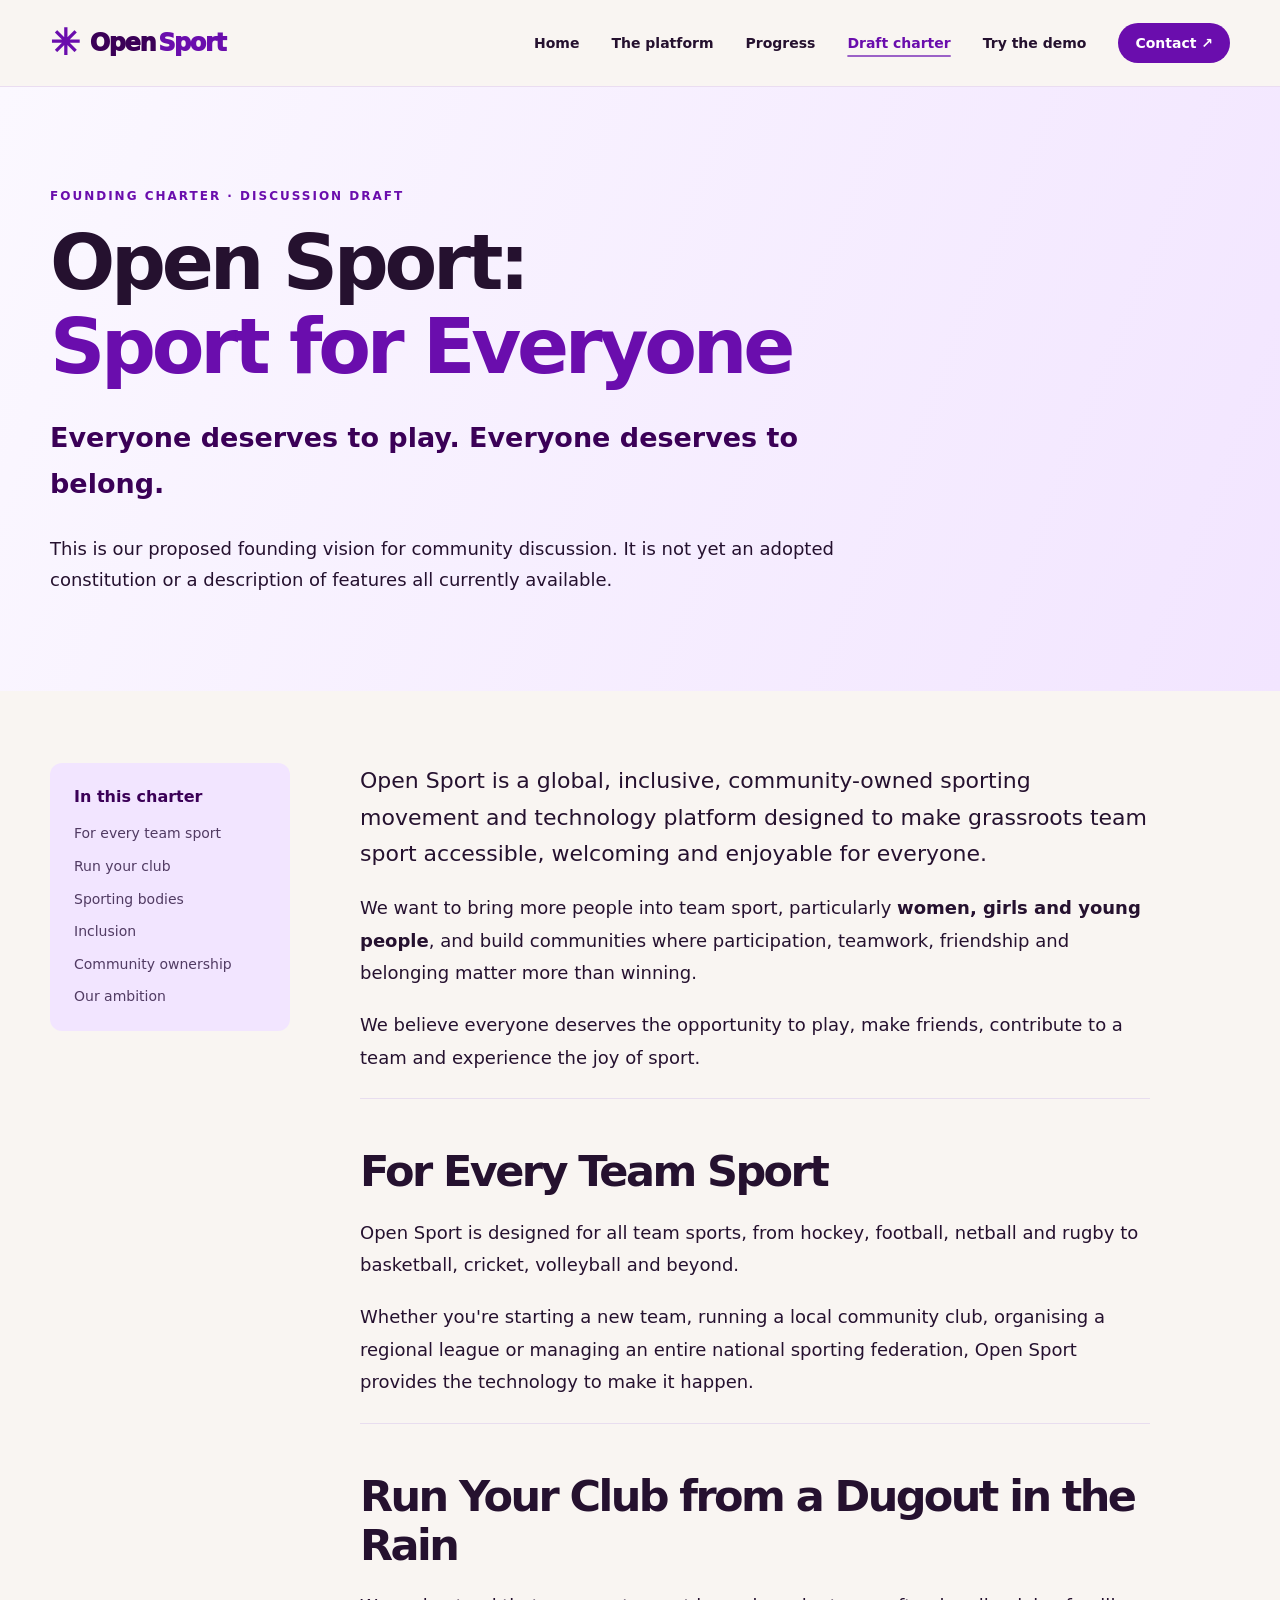
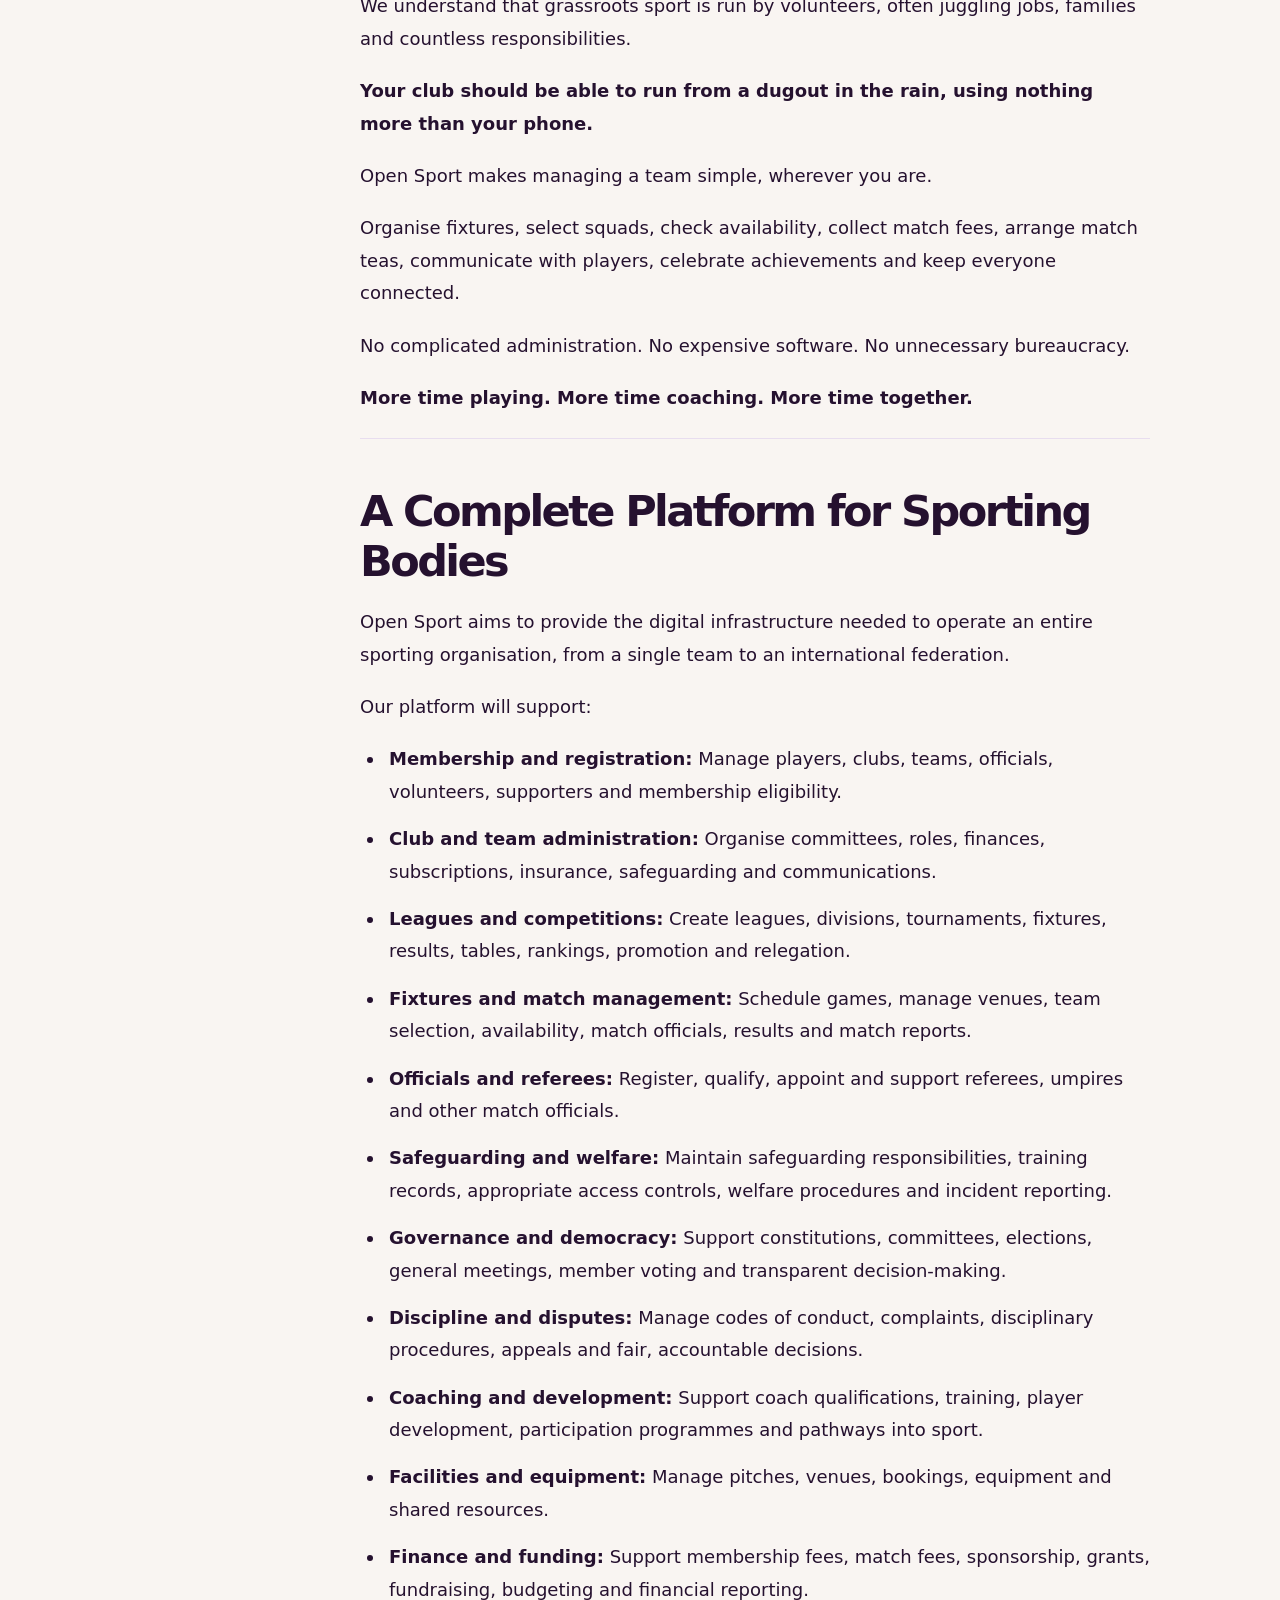
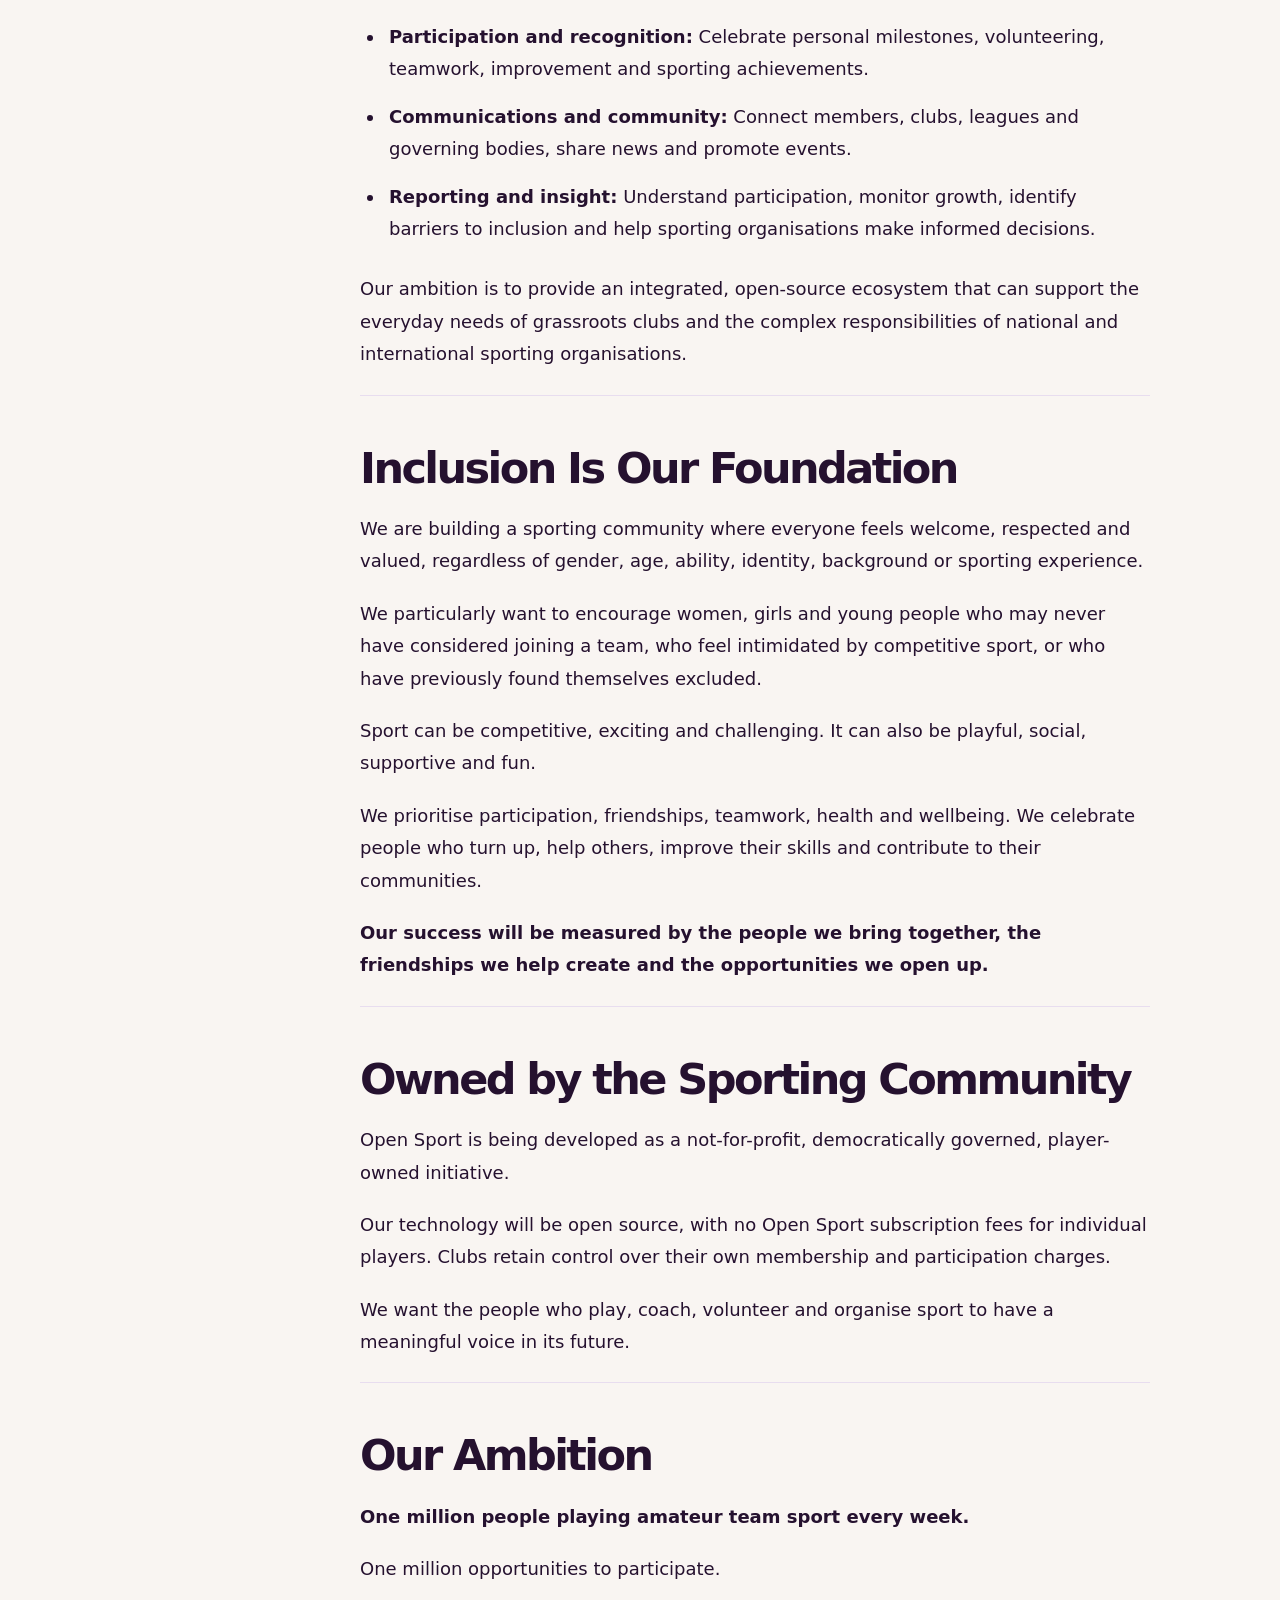
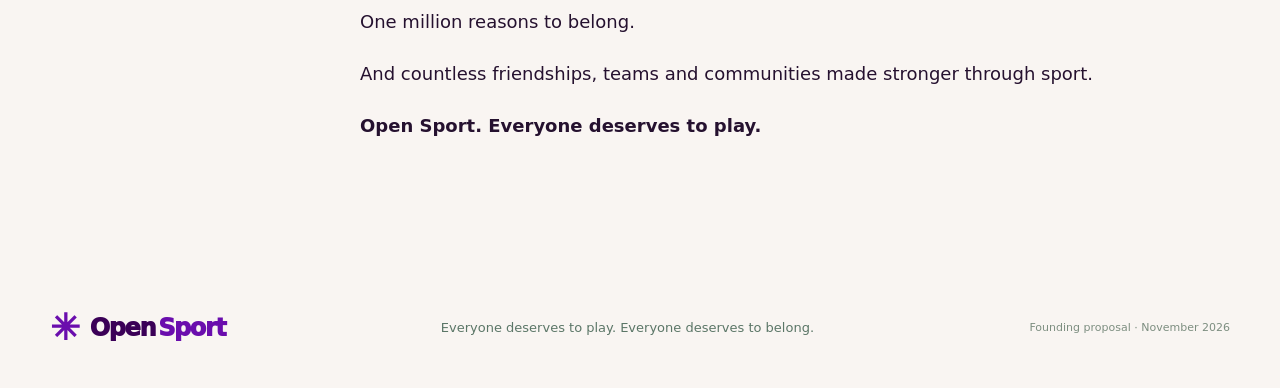
==== commit 50b4176c: "Merge pull request #4 from maddiemookins/feat/progress-contact-roadmaps Add transparent progress das" ====
--- a/charter.html
+++ b/charter.html
@@ -3,7 +3,7 @@
 <meta name="description" content="Our full founding vision for an inclusive, player-owned Open Sport movement for every team sport."><meta name="theme-color" content="#6A0DAD">
 <title>Draft charter | Open Sport Foundation</title><link rel="stylesheet" href="styles.css"></head>
 <body><a class="skip-link" href="#main">Skip to content</a>
-<header class="site-header"><div class="shell nav"><a class="brand" href="index.html" aria-label="Open Sport home"><span class="brand-mark" aria-hidden="true">✳</span>Open<span>Sport</span></a><nav aria-label="Main navigation"><a href="index.html">Home</a><a href="sports.html">Sports</a><a href="platform.html">The platform</a><a href="sporting-bodies.html">Leagues &amp; bodies</a><a href="progress.html">Progress</a><a href="demo.html">Try the demo</a><a class="nav-join" href="contact.html">Get involved ↗</a></nav></div></header><main id="main">
+<header class="site-header"><div class="shell nav"><a class="brand" href="index.html" aria-label="Open Sport home"><span class="brand-mark" aria-hidden="true">✳</span>Open<span>Sport</span></a><nav aria-label="Main navigation"><a href="index.html">Home</a><a href="platform.html">The platform</a><a href="progress.html">Progress</a><a href="charter.html" aria-current="page">Draft charter</a><a href="demo.html">Try the demo</a><a class="nav-join" href="contact.html">Contact ↗</a></nav></div></header><main id="main">
 <section class="charter-heading"><div class="shell"><p class="eyebrow">FOUNDING CHARTER · DISCUSSION DRAFT</p><h1>Open Sport:<br><em>Sport for Everyone</em></h1><p class="charter-lead"><strong>Everyone deserves to play. Everyone deserves to belong.</strong></p><p>This is our proposed founding vision for community discussion. It is not yet an adopted constitution or a description of features all currently available.</p></div></section>
 <div class="shell charter-layout"><aside class="charter-toc" aria-label="On this page"><strong>In this charter</strong>
 <a href="#every-sport">For every team sport</a><a href="#dugout">Run your club</a><a href="#sporting-bodies">Sporting bodies</a><a href="#inclusion">Inclusion</a><a href="#ownership">Community ownership</a><a href="#ambition">Our ambition</a></aside>
--- a/styles.css
+++ b/styles.css
@@ -121,110 +121,3 @@
 .contact-policy p{line-height:1.75;color:#574b61}
 @media(max-width:950px){.roadmap-columns{grid-template-columns:1fr}.roadmap-columns article{padding:24px}}
 @media(max-width:600px){.progress-table th,.progress-table td{padding:13px 14px}.progress-table{font-size:14px}.contact-policy{padding:20px}}
-
-
-/* November 2026 photo-led, editorial brand exploration. Homepage emphasises navigation over scrolling. */
-.site-header .nav{min-height:76px}
-.site-header .nav nav{gap:clamp(9px,1.4vw,23px);font-size:13px;flex-wrap:wrap;justify-content:flex-end}
-.site-header .brand{font-weight:950}
-.compact-hero{background:#f0e5ff;overflow:hidden}
-.compact-hero-grid{display:grid;grid-template-columns:minmax(0,1.06fr) minmax(0,.94fr);gap:36px;align-items:center;padding:37px 0}
-.compact-hero-copy{padding:12px 0}
-.compact-hero-copy .eyebrow{font-size:11px}
-.compact-hero h1,.mini-page-hero h1{font-size:clamp(43px,5.3vw,79px);line-height:1.04;letter-spacing:-.06em;margin:14px 0 18px;font-family:Poppins,Inter,system-ui,sans-serif}
-.compact-hero h1 em,.mini-page-hero h1 em{color:#7d28c4;font-style:normal}
-.compact-hero .intro{font-size:clamp(15px,1.45vw,19px);line-height:1.6;max-width:580px}
-.compact-hero .actions{margin:22px 0 15px}
-.hero-micro{font-size:12px;color:#5b4b66;font-weight:650;line-height:1.5;margin:0}
-.hero-photograph{position:relative;margin:0;min-width:0;aspect-ratio:1.35;overflow:hidden;border-radius:22px 22px 22px 5px;box-shadow:13px 14px 0 #d7b8ef;background:linear-gradient(120deg,#592078,#baa0d8)}
-.hero-photograph img,.gallery-grid img{display:block;width:100%;height:100%;object-fit:cover}
-.hero-photograph figcaption{position:absolute;left:0;bottom:0;right:0;padding:25px 24px 19px;background:linear-gradient(transparent,#25112fcc);color:white;display:grid;gap:2px}
-.hero-photograph figcaption strong{font-weight:900;font-size:15px;letter-spacing:.045em}
-.hero-photograph figcaption span{font-size:12px}
-.compact-sports{padding:31px 0 32px;background:#fff}
-.compact-section-heading{display:flex;justify-content:space-between;align-items:end;gap:22px;margin-bottom:19px}
-.compact-section-heading .kicker{margin:0 0 5px;font-size:10px}
-.compact-section-heading h2{font-size:clamp(26px,2.8vw,38px);margin:0}
-.compact-section-heading p:not(.kicker){max-width:340px;font-size:14px;line-height:1.5;color:#6c596f;margin:0}
-.compact-section-heading .inline-link{font-size:13px;font-weight:800;white-space:nowrap;color:#69109a}
-.sport-icon-grid{display:grid;grid-template-columns:repeat(8,minmax(0,1fr));gap:10px}
-.sport-icon-grid a{min-width:0;display:flex;flex-direction:column;align-items:center;gap:8px;text-align:center;padding:14px 6px 13px;border:1px solid #e4d7ee;border-radius:13px;background:#fcf9ff;transition:transform .16s,box-shadow .16s}
-.sport-icon-grid a:hover{transform:translateY(-3px);box-shadow:0 7px 17px #4514751c}
-.sport-icon-grid span{width:43px;height:43px;display:grid;place-items:center;background:#f0e3ff;border-radius:13px;font-size:25px;color:#6a0dad;font-weight:900}
-.sport-icon-grid strong{font-size:12px}
-.compact-journeys{padding:35px 0 39px;background:#f8f3ff}
-.audience-cards{display:grid;grid-template-columns:repeat(3,minmax(0,1fr));gap:15px}
-.audience-cards>a,.audience-cards>article{display:block;border:1px solid #e7dbed;border-radius:15px;padding:23px;background:#fff;color:#25112f;min-width:0}
-.audience-cards>a:hover{border-color:#8134c5;box-shadow:0 12px 25px #49115e14}
-.audience-index{font-size:10px;font-weight:900;letter-spacing:.12em;color:#761db2}
-.audience-cards h3{font-size:24px;margin:12px 0 8px;letter-spacing:-.035em}
-.audience-cards p{font-size:14px;line-height:1.6;color:#605469;min-height:65px}
-.audience-cards strong{font-size:13px;color:#69109a}
-.compact-gallery{padding:24px 0;background:#fff}
-.gallery-grid{display:grid;grid-template-columns:1fr 1fr .8fr;gap:15px}
-.gallery-grid figure{position:relative;margin:0;height:200px;background:#d6bcf4;border-radius:13px;overflow:hidden}
-.gallery-grid figcaption{position:absolute;bottom:0;left:0;right:0;background:linear-gradient(transparent,#25112fb9);color:white;padding:28px 15px 12px;font-weight:800;font-size:14px}
-.gallery-callout{border-radius:13px;background:#38104f;color:#fff;padding:17px 20px;display:flex;flex-direction:column;justify-content:center}
-.gallery-callout .eyebrow{color:#d8bafa;font-size:9px;margin:0 0 7px}
-.gallery-callout strong{font-size:clamp(28px,3.2vw,44px);letter-spacing:-.065em}
-.gallery-callout p{font-size:14px;line-height:1.3;margin:0 0 13px}
-.gallery-callout a{font-size:12px;font-weight:800;text-decoration:underline;text-underline-offset:4px}
-.compact-bottom{background:#eee0fb;padding:33px 0}
-.compact-bottom-inner{display:flex;align-items:center;justify-content:space-between;gap:27px}
-.compact-bottom-inner .kicker{font-size:10px;margin:0 0 7px}
-.compact-bottom h2{font-size:clamp(26px,3vw,38px);margin:0 0 7px}
-.compact-bottom p:not(.kicker){font-size:14px;color:#5e5068;line-height:1.55;max-width:640px;margin:0}
-.compact-bottom .actions{margin:0;flex-shrink:0}
-.photo-credits{font-size:11px;color:#6e6575;padding:0 0 24px}
-.photo-credits a,.footer a:not(.brand){text-decoration:underline;text-underline-offset:3px}
-.mini-page-hero{padding:52px 0;background:#f0e5ff}
-.mini-page-hero h1{font-size:clamp(42px,5vw,68px)}
-.mini-page-hero p:not(.eyebrow){font-size:18px;line-height:1.65;max-width:780px}
-.mini-page-hero .actions{margin:22px 0 0}
-.compact-catalogue,.league-use-cases,.compact-league{padding:56px 0}
-.compact-catalogue h2,.league-use-cases h2,.compact-league h2{font-size:clamp(30px,4vw,51px)}
-.sport-catalogue{display:grid;grid-template-columns:repeat(4,minmax(0,1fr));gap:15px;margin-top:25px}
-.sport-catalogue article{border-radius:14px;border:1px solid #e4d5ef;background:#fff;padding:22px}
-.sport-catalogue article>span{font-size:33px;color:#6a0dad;font-weight:900}
-.sport-catalogue h3{font-size:20px;margin:13px 0 7px}
-.sport-catalogue p{font-size:13px;line-height:1.55;color:#5e5763;min-height:62px}
-.sport-catalogue small{font-weight:850;color:#7027a8;font-size:10px;letter-spacing:.09em}
-.compact-league{background:#f8f2ff}
-.league-steps{display:grid;grid-template-columns:repeat(4,minmax(0,1fr));gap:14px;margin:28px 0}
-.league-steps article{background:#fff;border-radius:13px;padding:24px;border:1px solid #e8d8ef}
-.league-steps article>span{font-size:26px;font-weight:950;color:#7d29bd}
-.league-steps h3{font-size:19px;margin:12px 0 8px}
-.league-steps p{color:#64596a;font-size:14px;line-height:1.6}
-.league-note{background:#efe0ff;border-left:5px solid #6a0dad;border-radius:8px;padding:20px 25px}
-.league-note h3{margin:0 0 9px}.league-note p{margin:0;line-height:1.7;font-size:14px}
-@media(max-width:1050px){
- .compact-hero-grid{grid-template-columns:1fr 1fr;gap:23px}
- .sport-icon-grid{grid-template-columns:repeat(4,minmax(0,1fr))}
- .sport-catalogue,.league-steps{grid-template-columns:repeat(2,minmax(0,1fr))}
- .gallery-grid{grid-template-columns:1fr 1fr}
- .gallery-callout{grid-column:1/-1}
-}
-@media(max-width:720px){
- .compact-hero-grid{grid-template-columns:1fr;padding:30px 0 36px}
- .compact-hero h1{font-size:clamp(40px,10vw,62px)}
- .hero-photograph{aspect-ratio:1.5;box-shadow:8px 8px 0 #d7b8ef}
- .compact-section-heading{flex-direction:column;align-items:flex-start;gap:9px}
- .audience-cards{grid-template-columns:1fr}
- .audience-cards p{min-height:0}
- .sport-icon-grid{grid-template-columns:repeat(4,minmax(0,1fr));gap:7px}
- .sport-icon-grid a{padding:10px 3px}
- .sport-icon-grid strong{font-size:10px}
- .sport-icon-grid span{width:37px;height:37px;font-size:23px}
- .gallery-grid{grid-template-columns:1fr 1fr;gap:8px}
- .gallery-grid figure{height:155px}
- .compact-bottom-inner{align-items:flex-start;flex-direction:column}
- .mini-page-hero{padding:36px 0}.mini-page-hero p:not(.eyebrow){font-size:16px}
- .sport-catalogue,.league-steps{grid-template-columns:1fr 1fr;gap:10px}
- .sport-catalogue article,.league-steps article{padding:16px}
- .sport-catalogue p{min-height:0}
-}
-@media(max-width:450px){
- .sport-catalogue,.league-steps{grid-template-columns:1fr}
- .gallery-grid figure{height:132px}
-}
-@media(prefers-reduced-motion:reduce){.sport-icon-grid a{transition:none}}
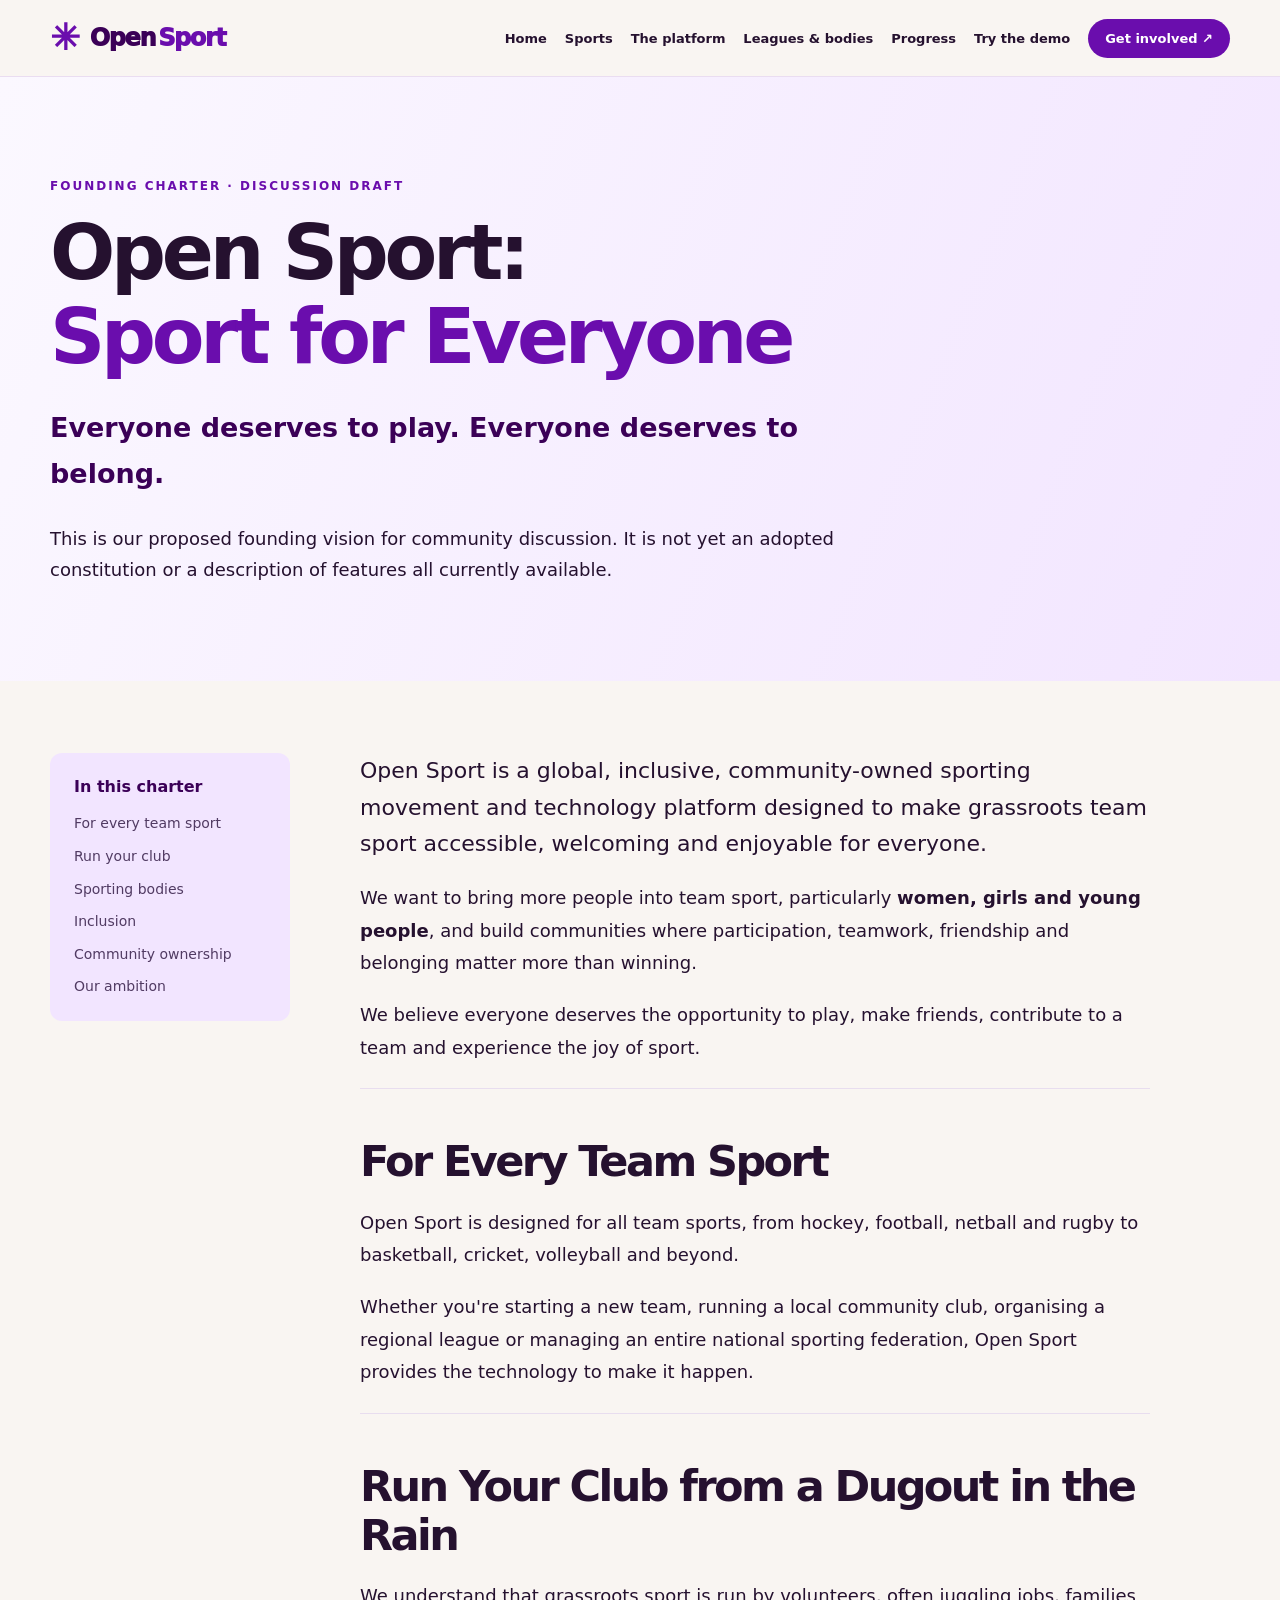
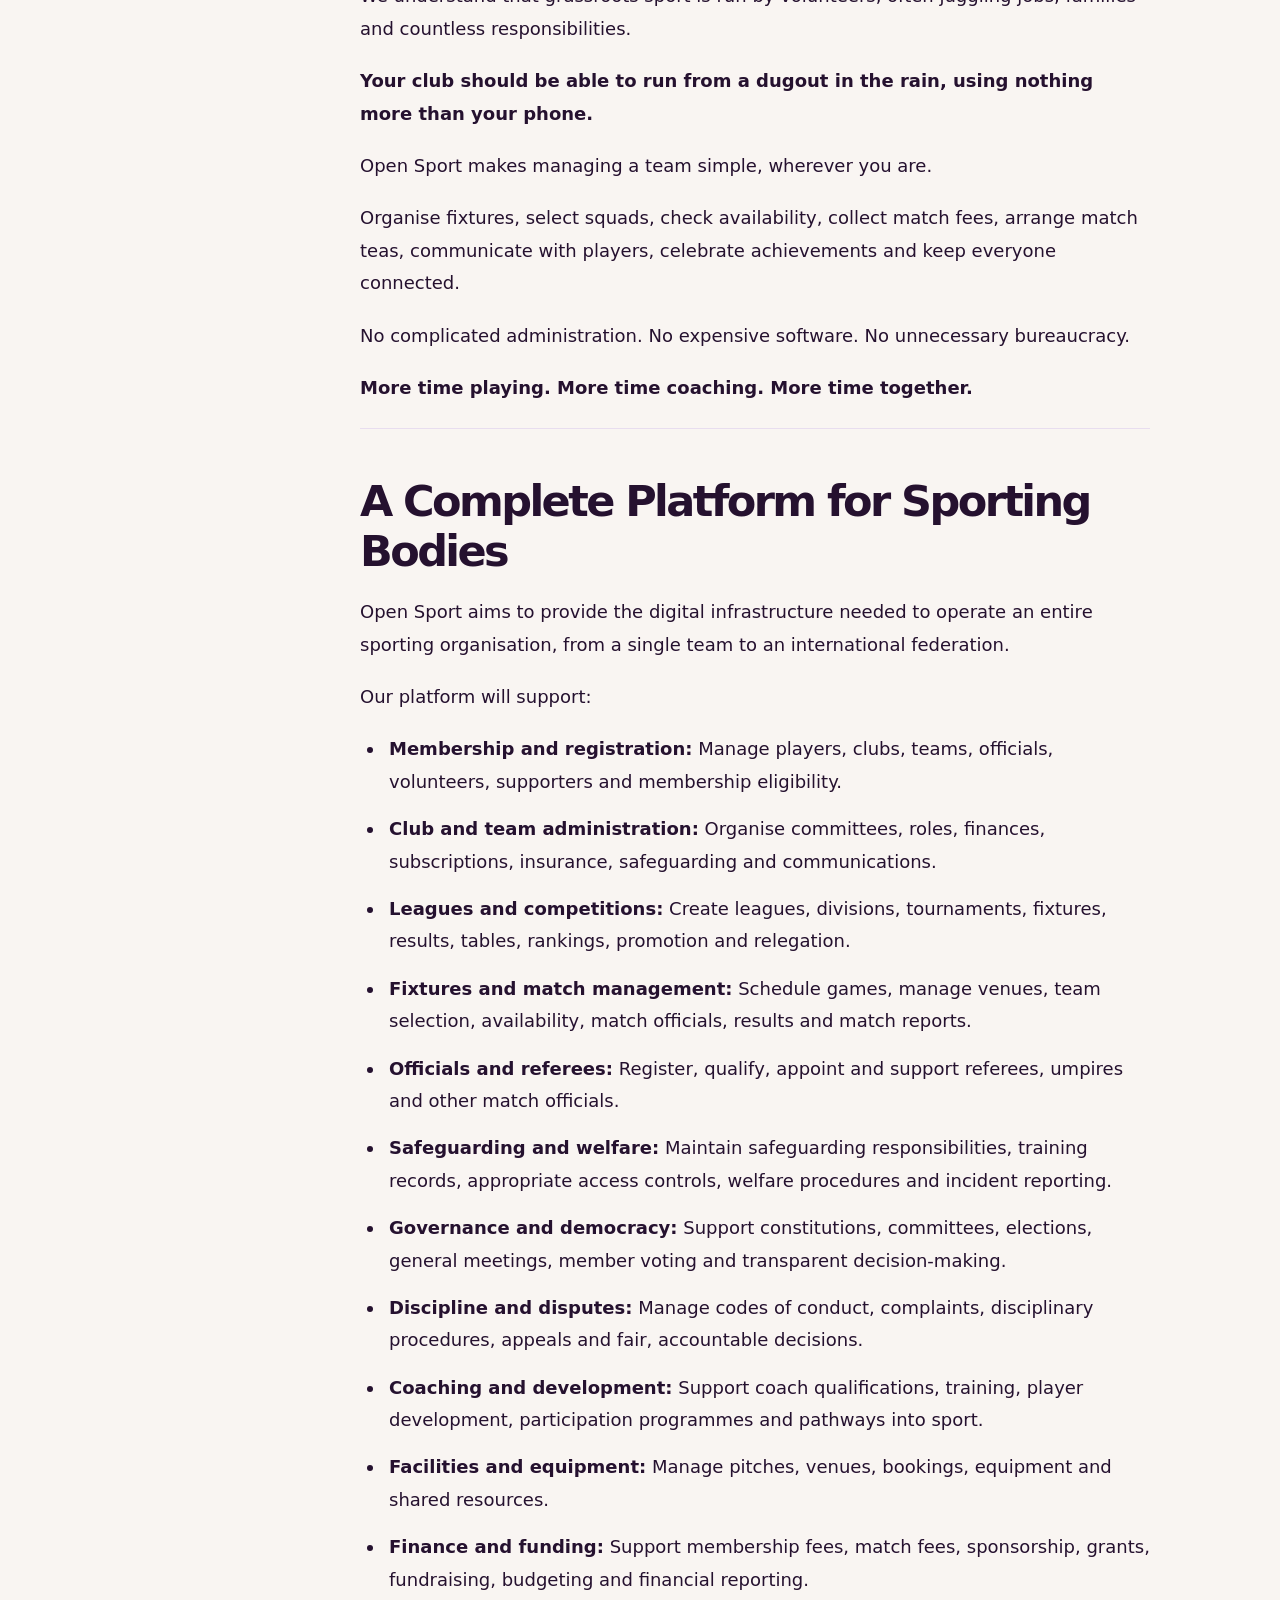
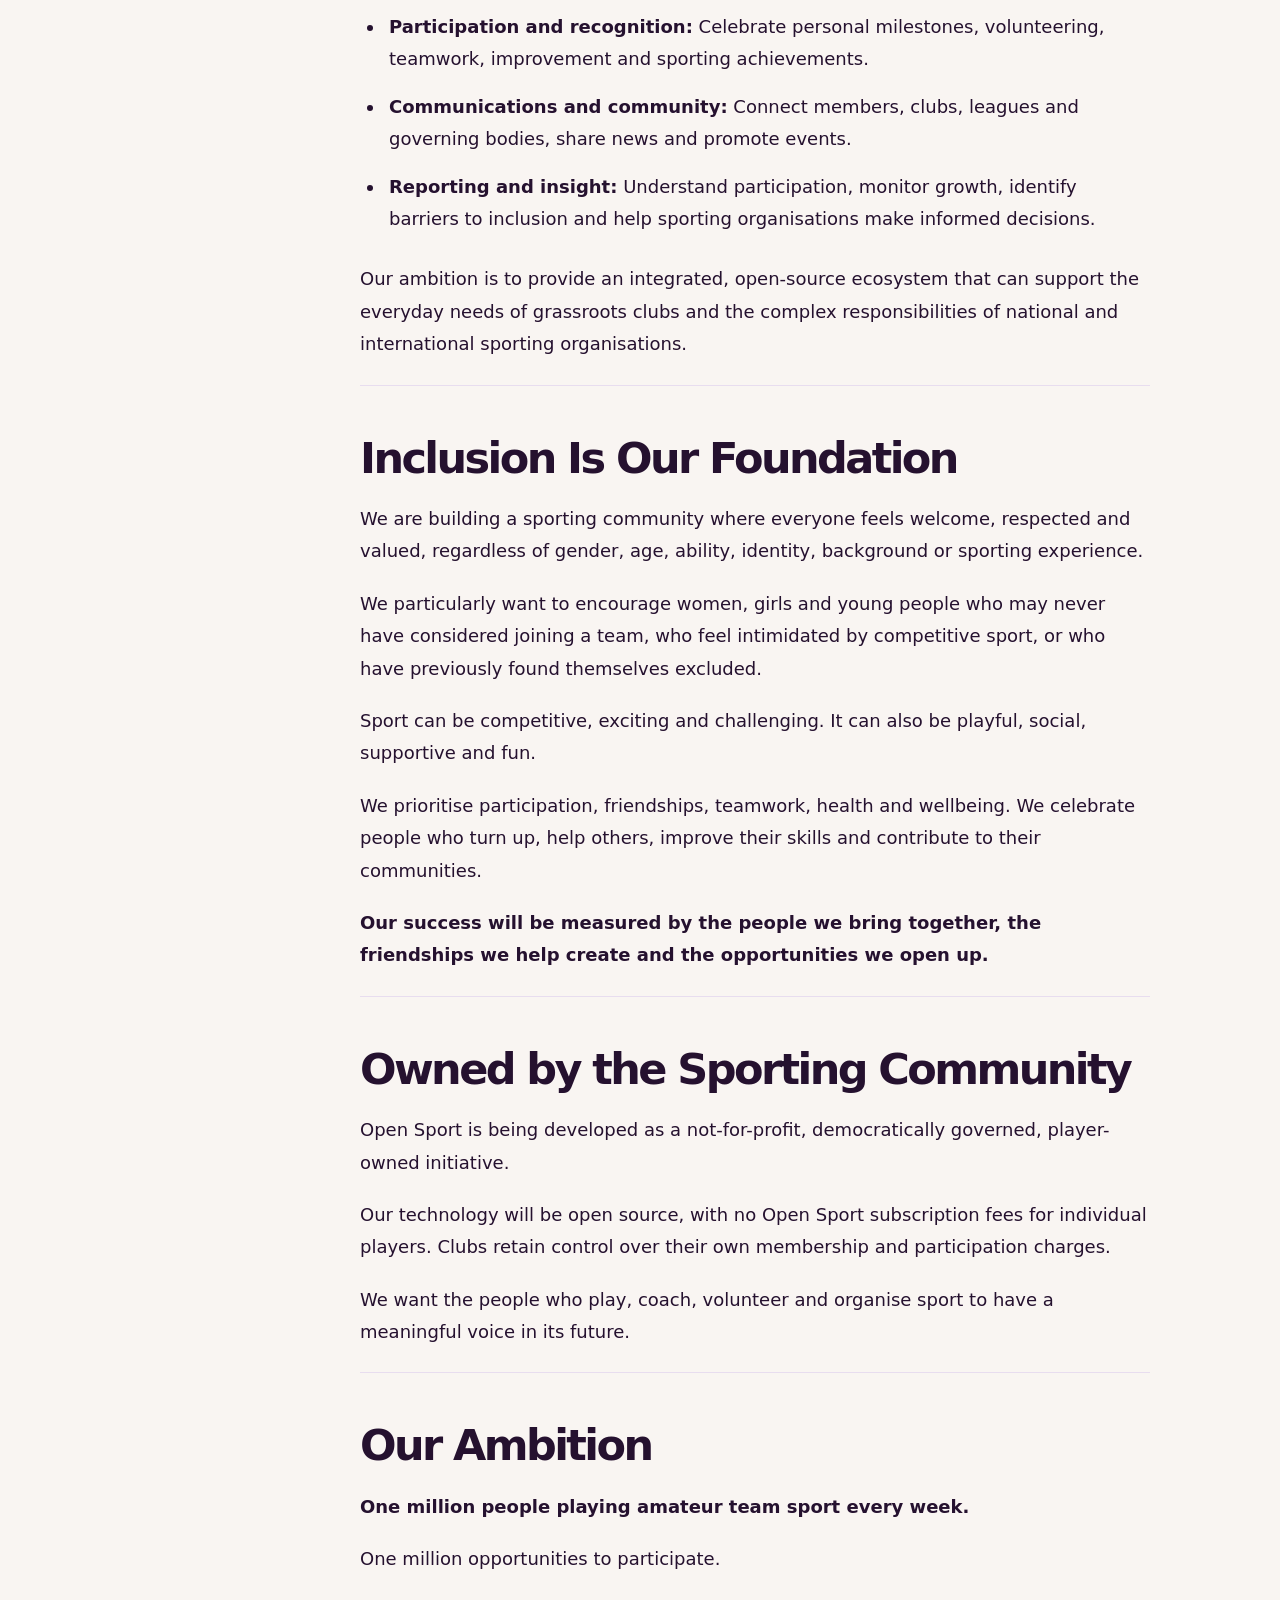
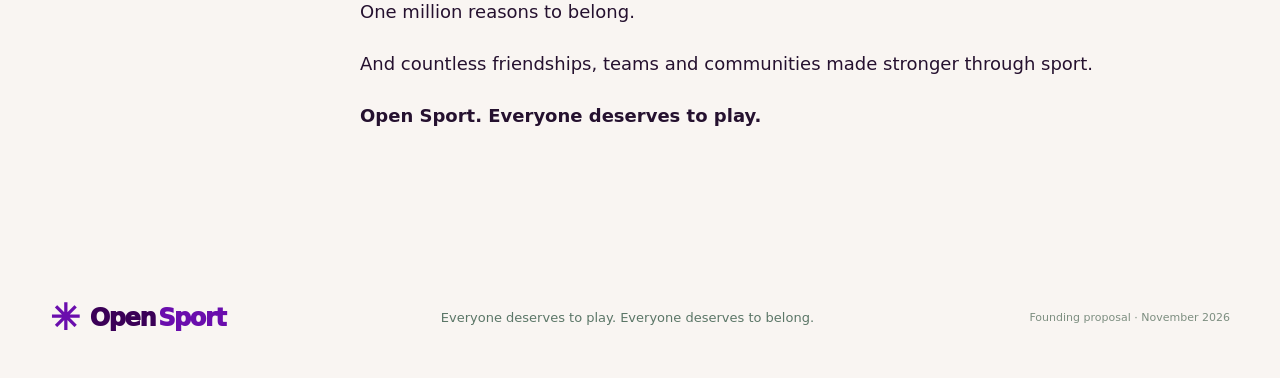
==== commit 05a1d1c0: "Merge pull request #5 from maddiemookins/feat/compact-photo-brand-multisport Photo-led compact Found" ====
--- a/charter.html
+++ b/charter.html
@@ -3,7 +3,7 @@
 <meta name="description" content="Our full founding vision for an inclusive, player-owned Open Sport movement for every team sport."><meta name="theme-color" content="#6A0DAD">
 <title>Draft charter | Open Sport Foundation</title><link rel="stylesheet" href="styles.css"></head>
 <body><a class="skip-link" href="#main">Skip to content</a>
-<header class="site-header"><div class="shell nav"><a class="brand" href="index.html" aria-label="Open Sport home"><span class="brand-mark" aria-hidden="true">✳</span>Open<span>Sport</span></a><nav aria-label="Main navigation"><a href="index.html">Home</a><a href="platform.html">The platform</a><a href="progress.html">Progress</a><a href="charter.html" aria-current="page">Draft charter</a><a href="demo.html">Try the demo</a><a class="nav-join" href="contact.html">Contact ↗</a></nav></div></header><main id="main">
+<header class="site-header"><div class="shell nav"><a class="brand" href="index.html" aria-label="Open Sport home"><span class="brand-mark" aria-hidden="true">✳</span>Open<span>Sport</span></a><nav aria-label="Main navigation"><a href="index.html">Home</a><a href="sports.html">Sports</a><a href="platform.html">The platform</a><a href="sporting-bodies.html">Leagues &amp; bodies</a><a href="progress.html">Progress</a><a href="demo.html">Try the demo</a><a class="nav-join" href="contact.html">Get involved ↗</a></nav></div></header><main id="main">
 <section class="charter-heading"><div class="shell"><p class="eyebrow">FOUNDING CHARTER · DISCUSSION DRAFT</p><h1>Open Sport:<br><em>Sport for Everyone</em></h1><p class="charter-lead"><strong>Everyone deserves to play. Everyone deserves to belong.</strong></p><p>This is our proposed founding vision for community discussion. It is not yet an adopted constitution or a description of features all currently available.</p></div></section>
 <div class="shell charter-layout"><aside class="charter-toc" aria-label="On this page"><strong>In this charter</strong>
 <a href="#every-sport">For every team sport</a><a href="#dugout">Run your club</a><a href="#sporting-bodies">Sporting bodies</a><a href="#inclusion">Inclusion</a><a href="#ownership">Community ownership</a><a href="#ambition">Our ambition</a></aside>
--- a/styles.css
+++ b/styles.css
@@ -121,3 +121,110 @@
 .contact-policy p{line-height:1.75;color:#574b61}
 @media(max-width:950px){.roadmap-columns{grid-template-columns:1fr}.roadmap-columns article{padding:24px}}
 @media(max-width:600px){.progress-table th,.progress-table td{padding:13px 14px}.progress-table{font-size:14px}.contact-policy{padding:20px}}
+
+
+/* November 2026 photo-led, editorial brand exploration. Homepage emphasises navigation over scrolling. */
+.site-header .nav{min-height:76px}
+.site-header .nav nav{gap:clamp(9px,1.4vw,23px);font-size:13px;flex-wrap:wrap;justify-content:flex-end}
+.site-header .brand{font-weight:950}
+.compact-hero{background:#f0e5ff;overflow:hidden}
+.compact-hero-grid{display:grid;grid-template-columns:minmax(0,1.06fr) minmax(0,.94fr);gap:36px;align-items:center;padding:37px 0}
+.compact-hero-copy{padding:12px 0}
+.compact-hero-copy .eyebrow{font-size:11px}
+.compact-hero h1,.mini-page-hero h1{font-size:clamp(43px,5.3vw,79px);line-height:1.04;letter-spacing:-.06em;margin:14px 0 18px;font-family:Poppins,Inter,system-ui,sans-serif}
+.compact-hero h1 em,.mini-page-hero h1 em{color:#7d28c4;font-style:normal}
+.compact-hero .intro{font-size:clamp(15px,1.45vw,19px);line-height:1.6;max-width:580px}
+.compact-hero .actions{margin:22px 0 15px}
+.hero-micro{font-size:12px;color:#5b4b66;font-weight:650;line-height:1.5;margin:0}
+.hero-photograph{position:relative;margin:0;min-width:0;aspect-ratio:1.35;overflow:hidden;border-radius:22px 22px 22px 5px;box-shadow:13px 14px 0 #d7b8ef;background:linear-gradient(120deg,#592078,#baa0d8)}
+.hero-photograph img,.gallery-grid img{display:block;width:100%;height:100%;object-fit:cover}
+.hero-photograph figcaption{position:absolute;left:0;bottom:0;right:0;padding:25px 24px 19px;background:linear-gradient(transparent,#25112fcc);color:white;display:grid;gap:2px}
+.hero-photograph figcaption strong{font-weight:900;font-size:15px;letter-spacing:.045em}
+.hero-photograph figcaption span{font-size:12px}
+.compact-sports{padding:31px 0 32px;background:#fff}
+.compact-section-heading{display:flex;justify-content:space-between;align-items:end;gap:22px;margin-bottom:19px}
+.compact-section-heading .kicker{margin:0 0 5px;font-size:10px}
+.compact-section-heading h2{font-size:clamp(26px,2.8vw,38px);margin:0}
+.compact-section-heading p:not(.kicker){max-width:340px;font-size:14px;line-height:1.5;color:#6c596f;margin:0}
+.compact-section-heading .inline-link{font-size:13px;font-weight:800;white-space:nowrap;color:#69109a}
+.sport-icon-grid{display:grid;grid-template-columns:repeat(8,minmax(0,1fr));gap:10px}
+.sport-icon-grid a{min-width:0;display:flex;flex-direction:column;align-items:center;gap:8px;text-align:center;padding:14px 6px 13px;border:1px solid #e4d7ee;border-radius:13px;background:#fcf9ff;transition:transform .16s,box-shadow .16s}
+.sport-icon-grid a:hover{transform:translateY(-3px);box-shadow:0 7px 17px #4514751c}
+.sport-icon-grid span{width:43px;height:43px;display:grid;place-items:center;background:#f0e3ff;border-radius:13px;font-size:25px;color:#6a0dad;font-weight:900}
+.sport-icon-grid strong{font-size:12px}
+.compact-journeys{padding:35px 0 39px;background:#f8f3ff}
+.audience-cards{display:grid;grid-template-columns:repeat(3,minmax(0,1fr));gap:15px}
+.audience-cards>a,.audience-cards>article{display:block;border:1px solid #e7dbed;border-radius:15px;padding:23px;background:#fff;color:#25112f;min-width:0}
+.audience-cards>a:hover{border-color:#8134c5;box-shadow:0 12px 25px #49115e14}
+.audience-index{font-size:10px;font-weight:900;letter-spacing:.12em;color:#761db2}
+.audience-cards h3{font-size:24px;margin:12px 0 8px;letter-spacing:-.035em}
+.audience-cards p{font-size:14px;line-height:1.6;color:#605469;min-height:65px}
+.audience-cards strong{font-size:13px;color:#69109a}
+.compact-gallery{padding:24px 0;background:#fff}
+.gallery-grid{display:grid;grid-template-columns:1fr 1fr .8fr;gap:15px}
+.gallery-grid figure{position:relative;margin:0;height:200px;background:#d6bcf4;border-radius:13px;overflow:hidden}
+.gallery-grid figcaption{position:absolute;bottom:0;left:0;right:0;background:linear-gradient(transparent,#25112fb9);color:white;padding:28px 15px 12px;font-weight:800;font-size:14px}
+.gallery-callout{border-radius:13px;background:#38104f;color:#fff;padding:17px 20px;display:flex;flex-direction:column;justify-content:center}
+.gallery-callout .eyebrow{color:#d8bafa;font-size:9px;margin:0 0 7px}
+.gallery-callout strong{font-size:clamp(28px,3.2vw,44px);letter-spacing:-.065em}
+.gallery-callout p{font-size:14px;line-height:1.3;margin:0 0 13px}
+.gallery-callout a{font-size:12px;font-weight:800;text-decoration:underline;text-underline-offset:4px}
+.compact-bottom{background:#eee0fb;padding:33px 0}
+.compact-bottom-inner{display:flex;align-items:center;justify-content:space-between;gap:27px}
+.compact-bottom-inner .kicker{font-size:10px;margin:0 0 7px}
+.compact-bottom h2{font-size:clamp(26px,3vw,38px);margin:0 0 7px}
+.compact-bottom p:not(.kicker){font-size:14px;color:#5e5068;line-height:1.55;max-width:640px;margin:0}
+.compact-bottom .actions{margin:0;flex-shrink:0}
+.photo-credits{font-size:11px;color:#6e6575;padding:0 0 24px}
+.photo-credits a,.footer a:not(.brand){text-decoration:underline;text-underline-offset:3px}
+.mini-page-hero{padding:52px 0;background:#f0e5ff}
+.mini-page-hero h1{font-size:clamp(42px,5vw,68px)}
+.mini-page-hero p:not(.eyebrow){font-size:18px;line-height:1.65;max-width:780px}
+.mini-page-hero .actions{margin:22px 0 0}
+.compact-catalogue,.league-use-cases,.compact-league{padding:56px 0}
+.compact-catalogue h2,.league-use-cases h2,.compact-league h2{font-size:clamp(30px,4vw,51px)}
+.sport-catalogue{display:grid;grid-template-columns:repeat(4,minmax(0,1fr));gap:15px;margin-top:25px}
+.sport-catalogue article{border-radius:14px;border:1px solid #e4d5ef;background:#fff;padding:22px}
+.sport-catalogue article>span{font-size:33px;color:#6a0dad;font-weight:900}
+.sport-catalogue h3{font-size:20px;margin:13px 0 7px}
+.sport-catalogue p{font-size:13px;line-height:1.55;color:#5e5763;min-height:62px}
+.sport-catalogue small{font-weight:850;color:#7027a8;font-size:10px;letter-spacing:.09em}
+.compact-league{background:#f8f2ff}
+.league-steps{display:grid;grid-template-columns:repeat(4,minmax(0,1fr));gap:14px;margin:28px 0}
+.league-steps article{background:#fff;border-radius:13px;padding:24px;border:1px solid #e8d8ef}
+.league-steps article>span{font-size:26px;font-weight:950;color:#7d29bd}
+.league-steps h3{font-size:19px;margin:12px 0 8px}
+.league-steps p{color:#64596a;font-size:14px;line-height:1.6}
+.league-note{background:#efe0ff;border-left:5px solid #6a0dad;border-radius:8px;padding:20px 25px}
+.league-note h3{margin:0 0 9px}.league-note p{margin:0;line-height:1.7;font-size:14px}
+@media(max-width:1050px){
+ .compact-hero-grid{grid-template-columns:1fr 1fr;gap:23px}
+ .sport-icon-grid{grid-template-columns:repeat(4,minmax(0,1fr))}
+ .sport-catalogue,.league-steps{grid-template-columns:repeat(2,minmax(0,1fr))}
+ .gallery-grid{grid-template-columns:1fr 1fr}
+ .gallery-callout{grid-column:1/-1}
+}
+@media(max-width:720px){
+ .compact-hero-grid{grid-template-columns:1fr;padding:30px 0 36px}
+ .compact-hero h1{font-size:clamp(40px,10vw,62px)}
+ .hero-photograph{aspect-ratio:1.5;box-shadow:8px 8px 0 #d7b8ef}
+ .compact-section-heading{flex-direction:column;align-items:flex-start;gap:9px}
+ .audience-cards{grid-template-columns:1fr}
+ .audience-cards p{min-height:0}
+ .sport-icon-grid{grid-template-columns:repeat(4,minmax(0,1fr));gap:7px}
+ .sport-icon-grid a{padding:10px 3px}
+ .sport-icon-grid strong{font-size:10px}
+ .sport-icon-grid span{width:37px;height:37px;font-size:23px}
+ .gallery-grid{grid-template-columns:1fr 1fr;gap:8px}
+ .gallery-grid figure{height:155px}
+ .compact-bottom-inner{align-items:flex-start;flex-direction:column}
+ .mini-page-hero{padding:36px 0}.mini-page-hero p:not(.eyebrow){font-size:16px}
+ .sport-catalogue,.league-steps{grid-template-columns:1fr 1fr;gap:10px}
+ .sport-catalogue article,.league-steps article{padding:16px}
+ .sport-catalogue p{min-height:0}
+}
+@media(max-width:450px){
+ .sport-catalogue,.league-steps{grid-template-columns:1fr}
+ .gallery-grid figure{height:132px}
+}
+@media(prefers-reduced-motion:reduce){.sport-icon-grid a{transition:none}}
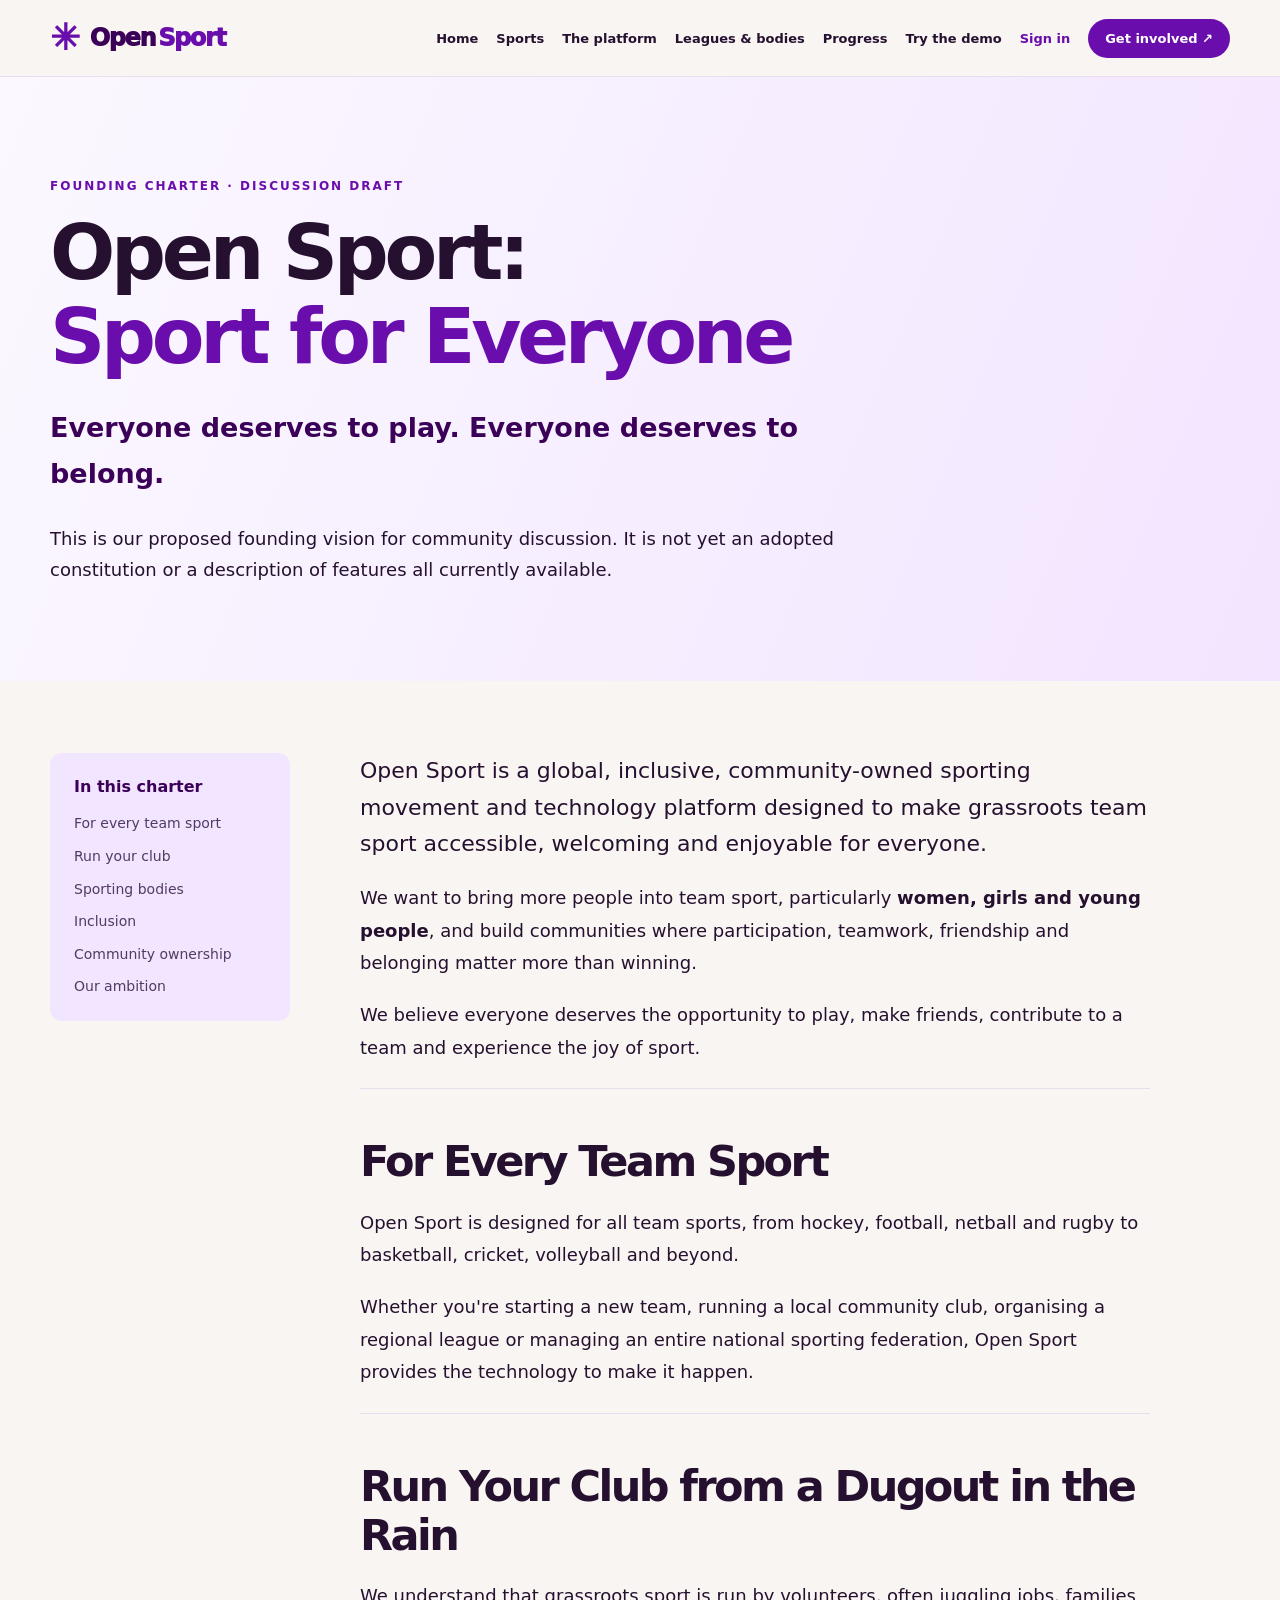
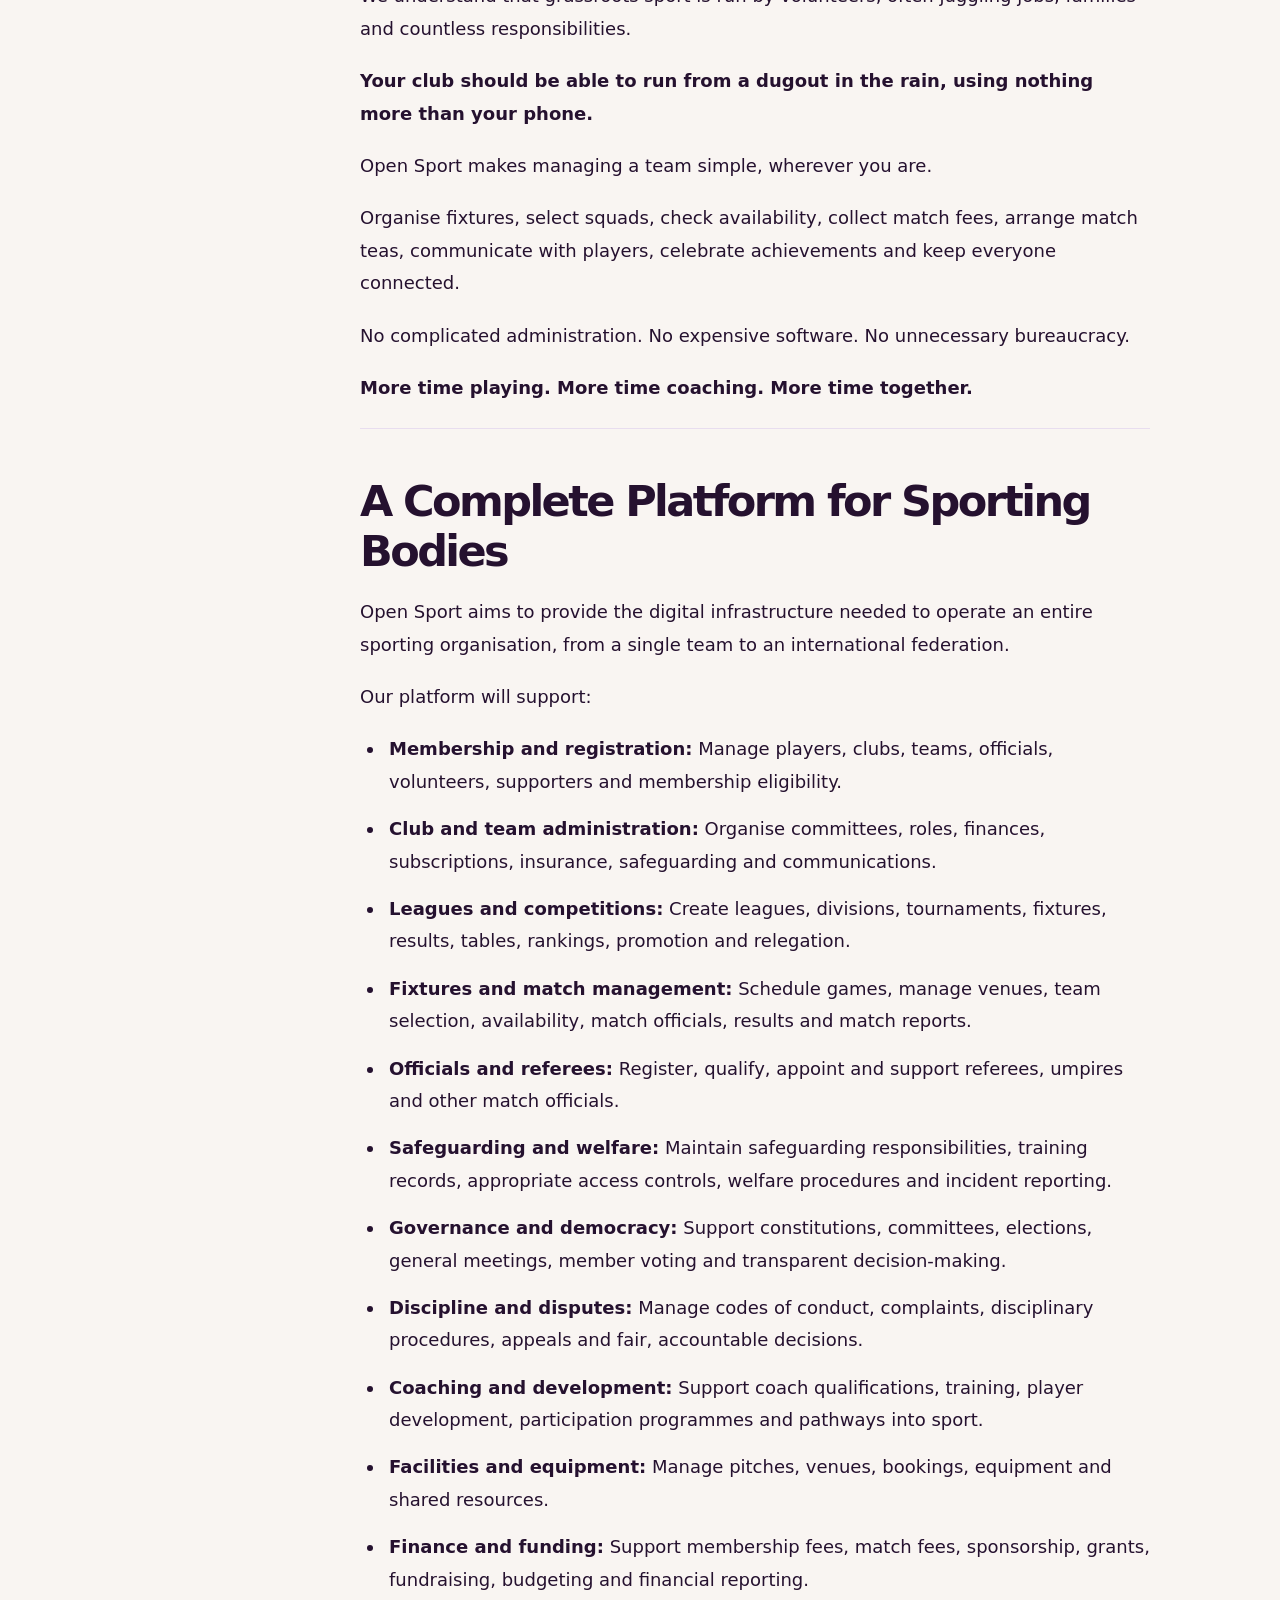
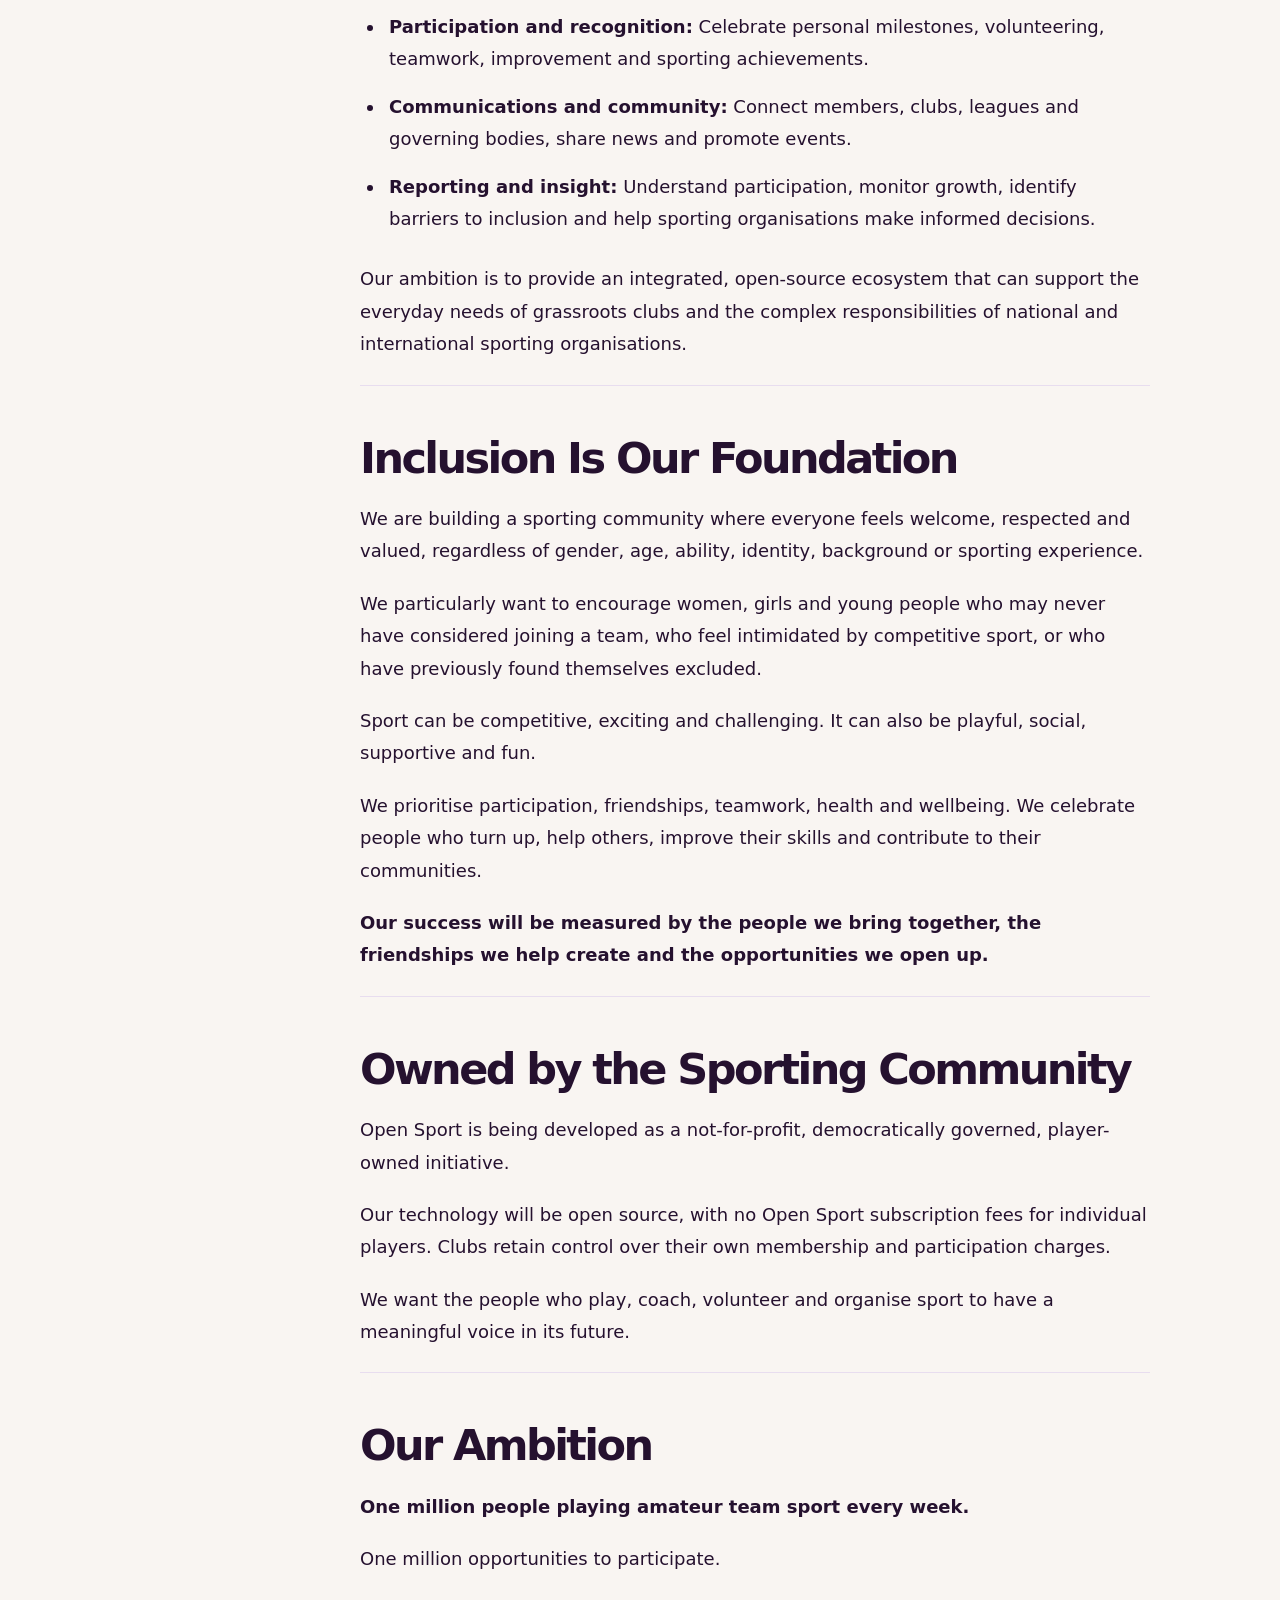
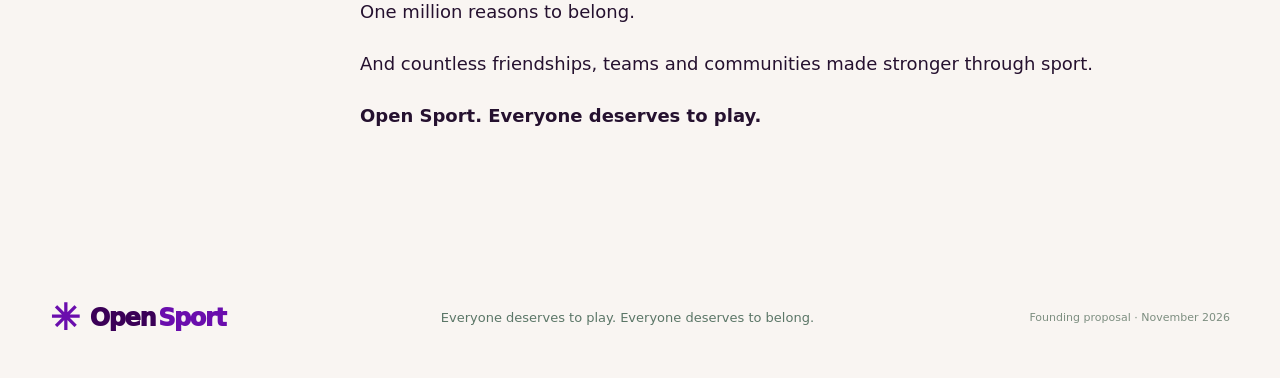
==== commit b3c340ab: "feat(site): add prominent Sign in link to charter.html" ====
--- a/charter.html
+++ b/charter.html
@@ -3,7 +3,7 @@
 <meta name="description" content="Our full founding vision for an inclusive, player-owned Open Sport movement for every team sport."><meta name="theme-color" content="#6A0DAD">
 <title>Draft charter | Open Sport Foundation</title><link rel="stylesheet" href="styles.css"></head>
 <body><a class="skip-link" href="#main">Skip to content</a>
-<header class="site-header"><div class="shell nav"><a class="brand" href="index.html" aria-label="Open Sport home"><span class="brand-mark" aria-hidden="true">✳</span>Open<span>Sport</span></a><nav aria-label="Main navigation"><a href="index.html">Home</a><a href="sports.html">Sports</a><a href="platform.html">The platform</a><a href="sporting-bodies.html">Leagues &amp; bodies</a><a href="progress.html">Progress</a><a href="demo.html">Try the demo</a><a class="nav-join" href="contact.html">Get involved ↗</a></nav></div></header><main id="main">
+<header class="site-header"><div class="shell nav"><a class="brand" href="index.html" aria-label="Open Sport home"><span class="brand-mark" aria-hidden="true">✳</span>Open<span>Sport</span></a><nav aria-label="Main navigation"><a href="index.html">Home</a><a href="sports.html">Sports</a><a href="platform.html">The platform</a><a href="sporting-bodies.html">Leagues &amp; bodies</a><a href="progress.html">Progress</a><a href="demo.html">Try the demo</a><a href="login.html" class="nav-signin">Sign in</a><a class="nav-join" href="contact.html">Get involved ↗</a></nav></div></header><main id="main">
 <section class="charter-heading"><div class="shell"><p class="eyebrow">FOUNDING CHARTER · DISCUSSION DRAFT</p><h1>Open Sport:<br><em>Sport for Everyone</em></h1><p class="charter-lead"><strong>Everyone deserves to play. Everyone deserves to belong.</strong></p><p>This is our proposed founding vision for community discussion. It is not yet an adopted constitution or a description of features all currently available.</p></div></section>
 <div class="shell charter-layout"><aside class="charter-toc" aria-label="On this page"><strong>In this charter</strong>
 <a href="#every-sport">For every team sport</a><a href="#dugout">Run your club</a><a href="#sporting-bodies">Sporting bodies</a><a href="#inclusion">Inclusion</a><a href="#ownership">Community ownership</a><a href="#ambition">Our ambition</a></aside>
--- a/styles.css
+++ b/styles.css
@@ -228,3 +228,46 @@
  .gallery-grid figure{height:132px}
 }
 @media(prefers-reduced-motion:reduce){.sport-icon-grid a{transition:none}}
+
+
+/* Open the app without scrolling: primary launch button and honest app-store teasers. */
+.home-app-launch{margin:18px 0 12px;padding:17px 20px;background:#fff;border-radius:16px;border:2px solid #6a0dad;box-shadow:0 12px 28px #3b005716;max-width:590px}
+.home-app-kicker{font-size:11px;font-weight:900;letter-spacing:.11em;color:#5a1486}
+.home-app-launch .actions{margin:10px 0!important;display:flex;align-items:center;gap:12px;flex-wrap:wrap}
+.home-app-button{font-size:15px!important;padding:14px 19px!important;box-shadow:0 6px 18px #6a0dad20}
+.home-app-launch>p{font-size:13px;color:#62546a;line-height:1.5;margin:0 0 11px}
+.home-charter-link{display:inline-block;margin:10px 0;font-size:13px;font-weight:750;text-decoration:underline;text-underline-offset:3px;color:#5b187a}
+.store-badges{display:flex;flex-wrap:wrap;gap:10px}
+.store-badge{display:flex;align-items:center;gap:10px;min-width:145px;padding:7px 12px;background:#2b1739;color:white;border-radius:10px;border:1px solid #9882a7}
+.store-badge>span:first-child{font-size:23px;line-height:1.2}
+.store-badge>span:last-child{display:flex;flex-direction:column;line-height:1.08}
+.store-badge small{font-size:8px;letter-spacing:.045em}
+.store-badge strong{font-size:15px;letter-spacing:-.025em}
+.store-badge.not-available{opacity:.75;cursor:not-allowed}
+.store-badge .play-triangle{color:#d2b3ee}
+.nav-signin{font-weight:850;color:#6a0dad!important}
+.sign-in-heading{padding:36px 0}
+.sign-in-heading h1{font-size:clamp(39px,5vw,62px);margin-bottom:8px}
+.login-section{padding:40px 0 65px}
+.login-columns{display:grid;grid-template-columns:minmax(0,1.2fr) minmax(280px,.8fr);gap:25px;align-items:start}
+.login-card,.login-demo{padding:30px;border-radius:17px;border:1px solid #e4d6ef;background:#fff}
+.login-card h2,.login-demo h2{font-size:30px;margin:5px 0 10px}
+.login-card>p,.login-demo>p{color:#5f516a;line-height:1.65;font-size:15px}
+.login-go{display:inline-flex;margin:13px 0}
+.login-helper{font-size:12px!important;color:#62596e!important}
+.login-card hr{border:none;border-top:1px solid #e6dceb;margin:22px 0}
+.social-provider-soon{display:flex;align-items:center;gap:12px;width:100%;background:#f6f3f9;border:1px solid #d6cbdc;padding:13px 15px;border-radius:10px;color:#53445d;font:inherit;font-weight:750;text-align:left;margin:10px 0;cursor:not-allowed}
+.social-provider-soon strong{font-size:21px}
+.social-provider-soon small{margin-left:auto;font-size:11px;font-weight:750}
+.google-g{color:#5676c3}
+.login-policy{background:#f7efff;border-radius:9px;padding:14px;font-size:13px!important}
+.login-policy a,.policy-content a{text-decoration:underline;text-underline-offset:3px}
+.login-demo{background:#f0e5ff;border-color:#dfc6f1}
+.login-demo .button{margin-top:13px}
+.login-demo-mark{font-size:37px;margin:22px 0 12px}
+.policy-content{padding:45px 0 75px}
+.policy-content .shell{max-width:840px}
+.policy-content h2{font-size:24px;margin:30px 0 8px}
+.policy-content p{font-size:16px;line-height:1.8;color:#5e5067}
+@media(max-width:920px){.site-header .nav nav{gap:8px;font-size:11px}.login-columns{grid-template-columns:1fr}}
+@media(max-width:620px){.home-app-launch{padding:14px}.home-app-button{font-size:13px!important}.store-badge{min-width:132px;padding:7px 9px}.store-badge strong{font-size:13px}.login-card,.login-demo{padding:20px}}
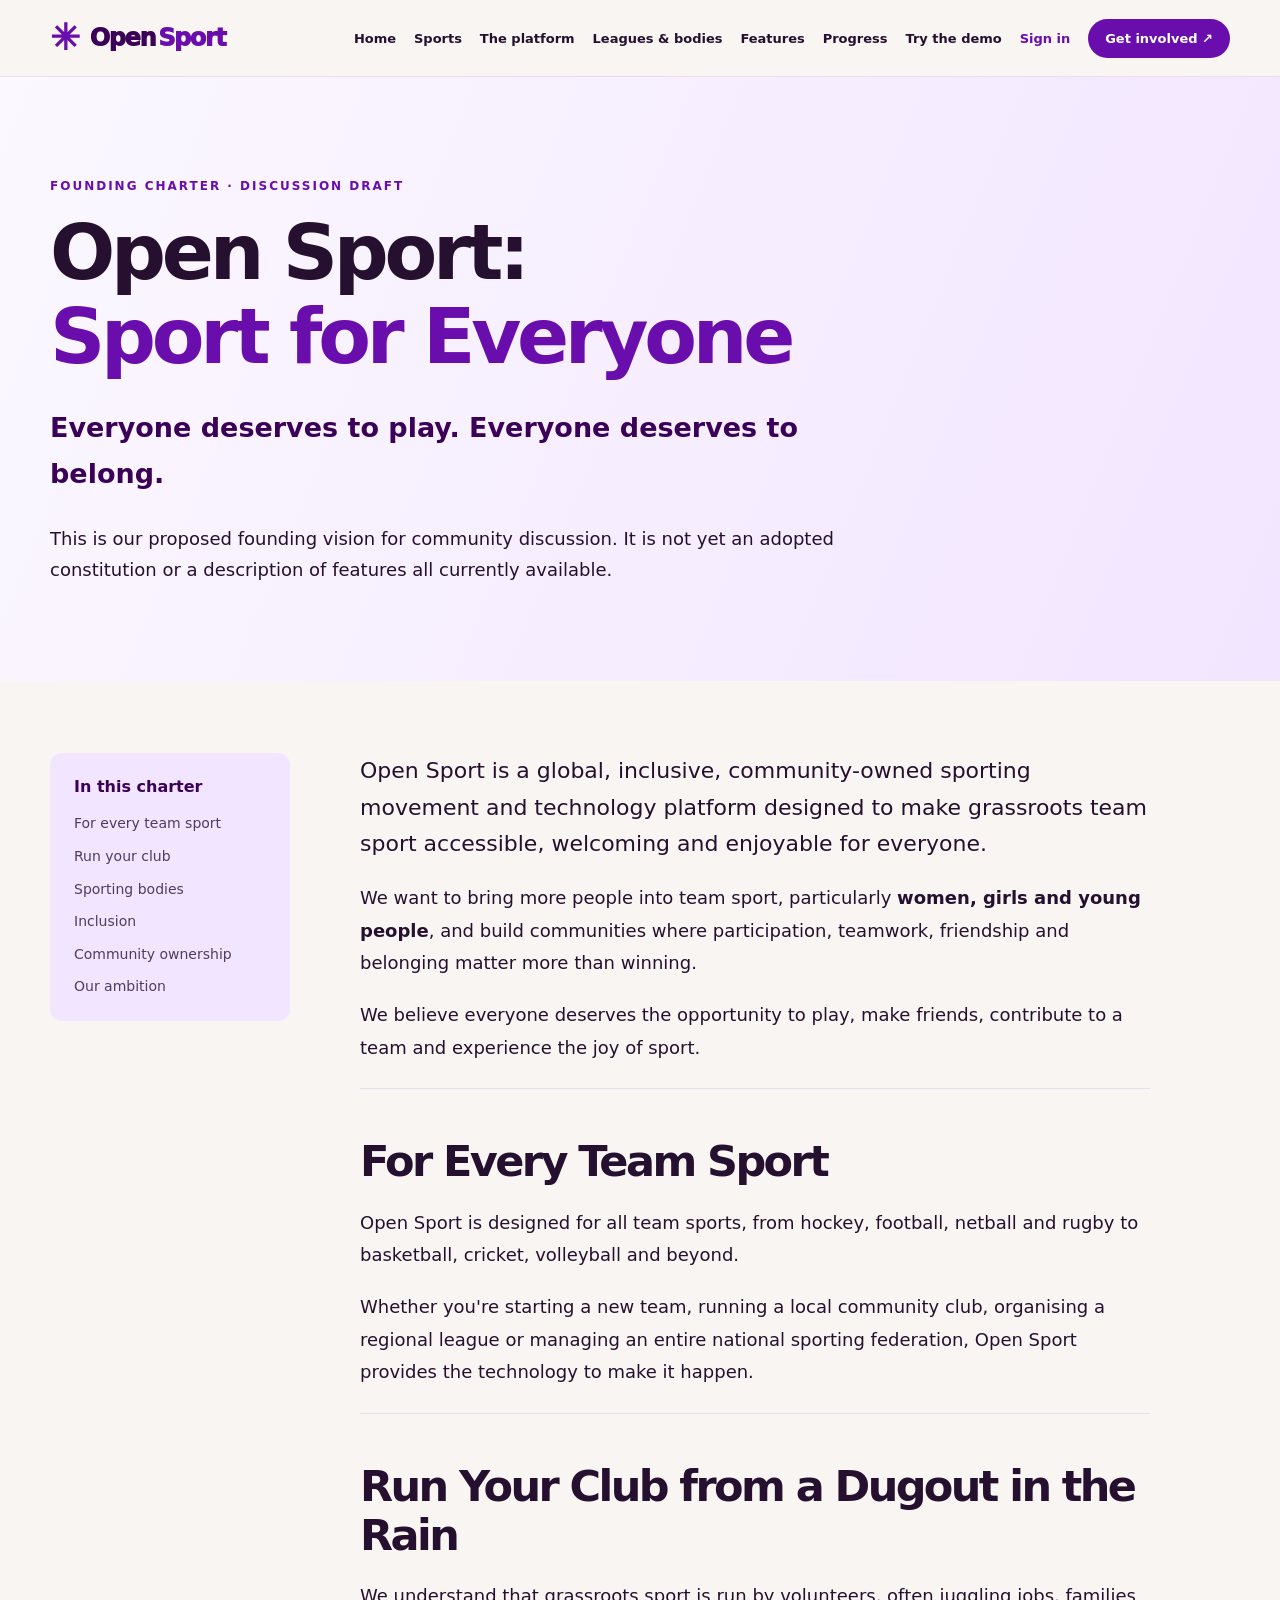
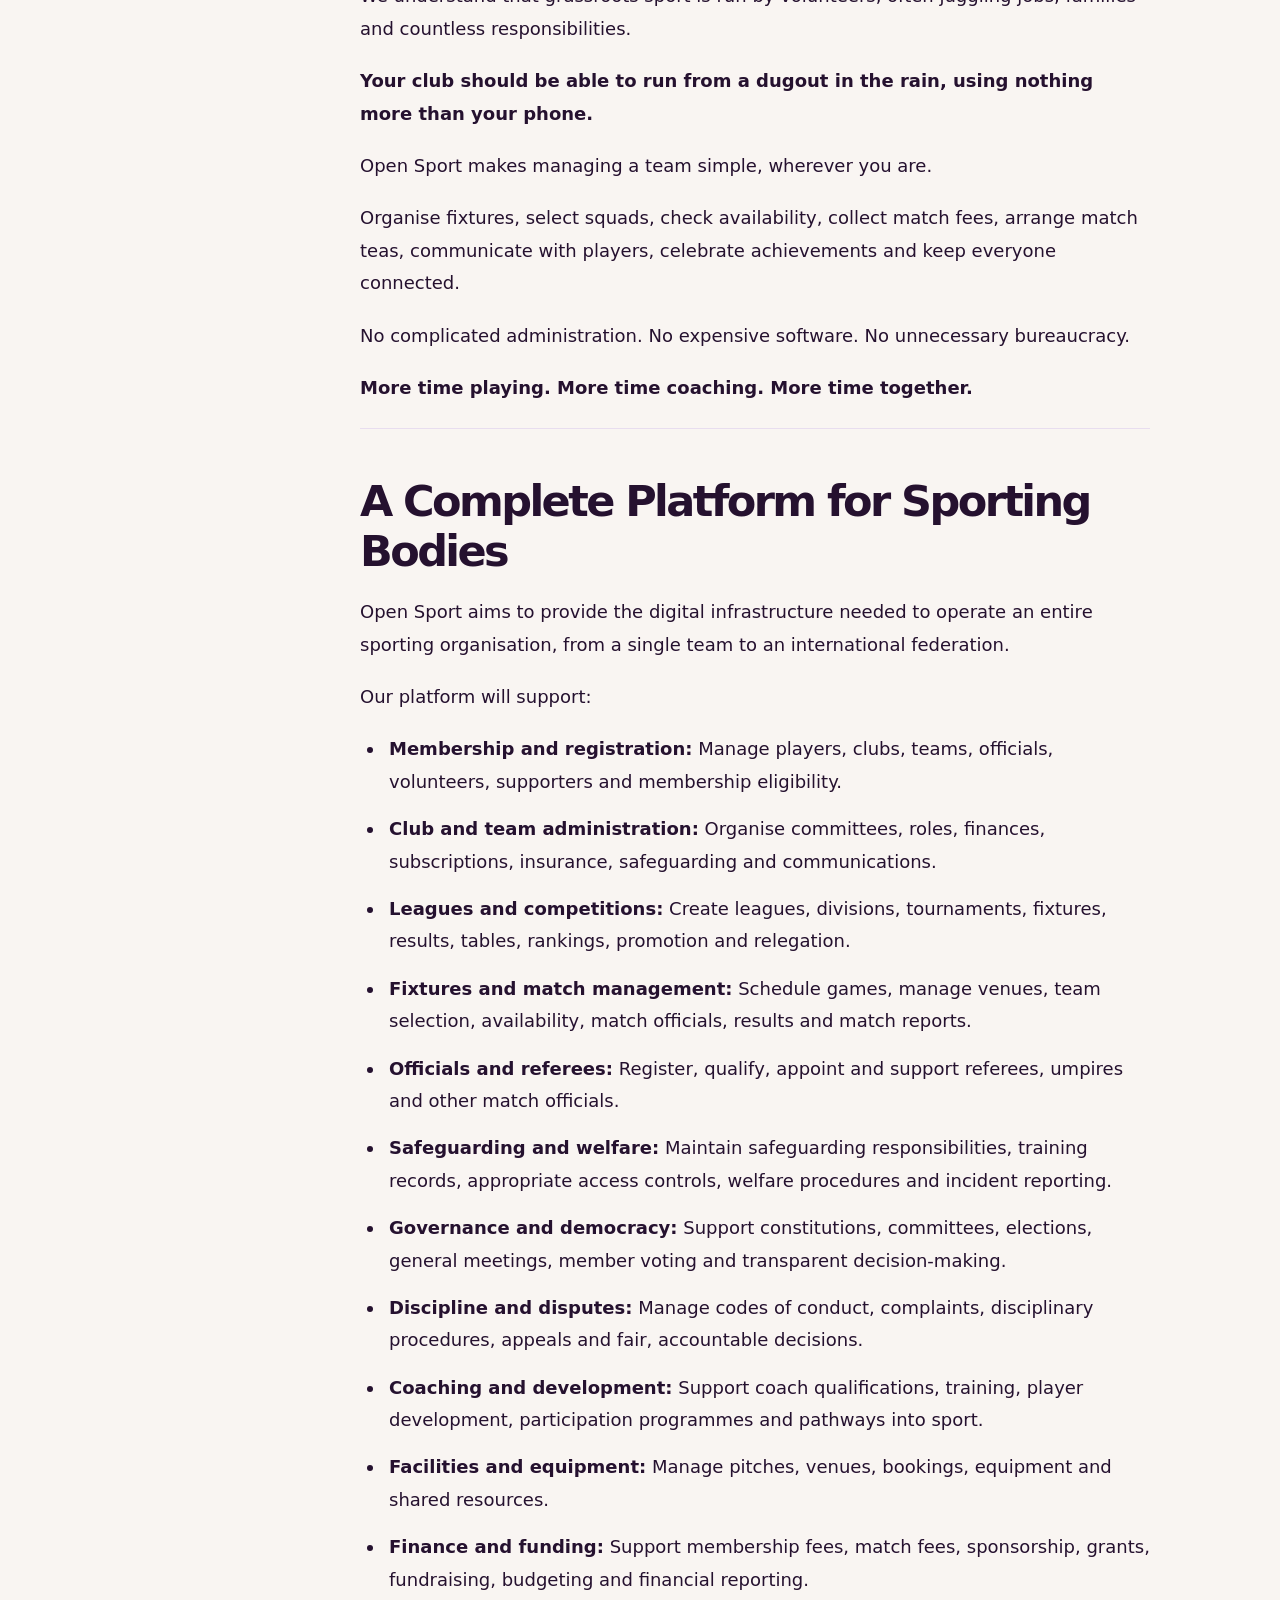
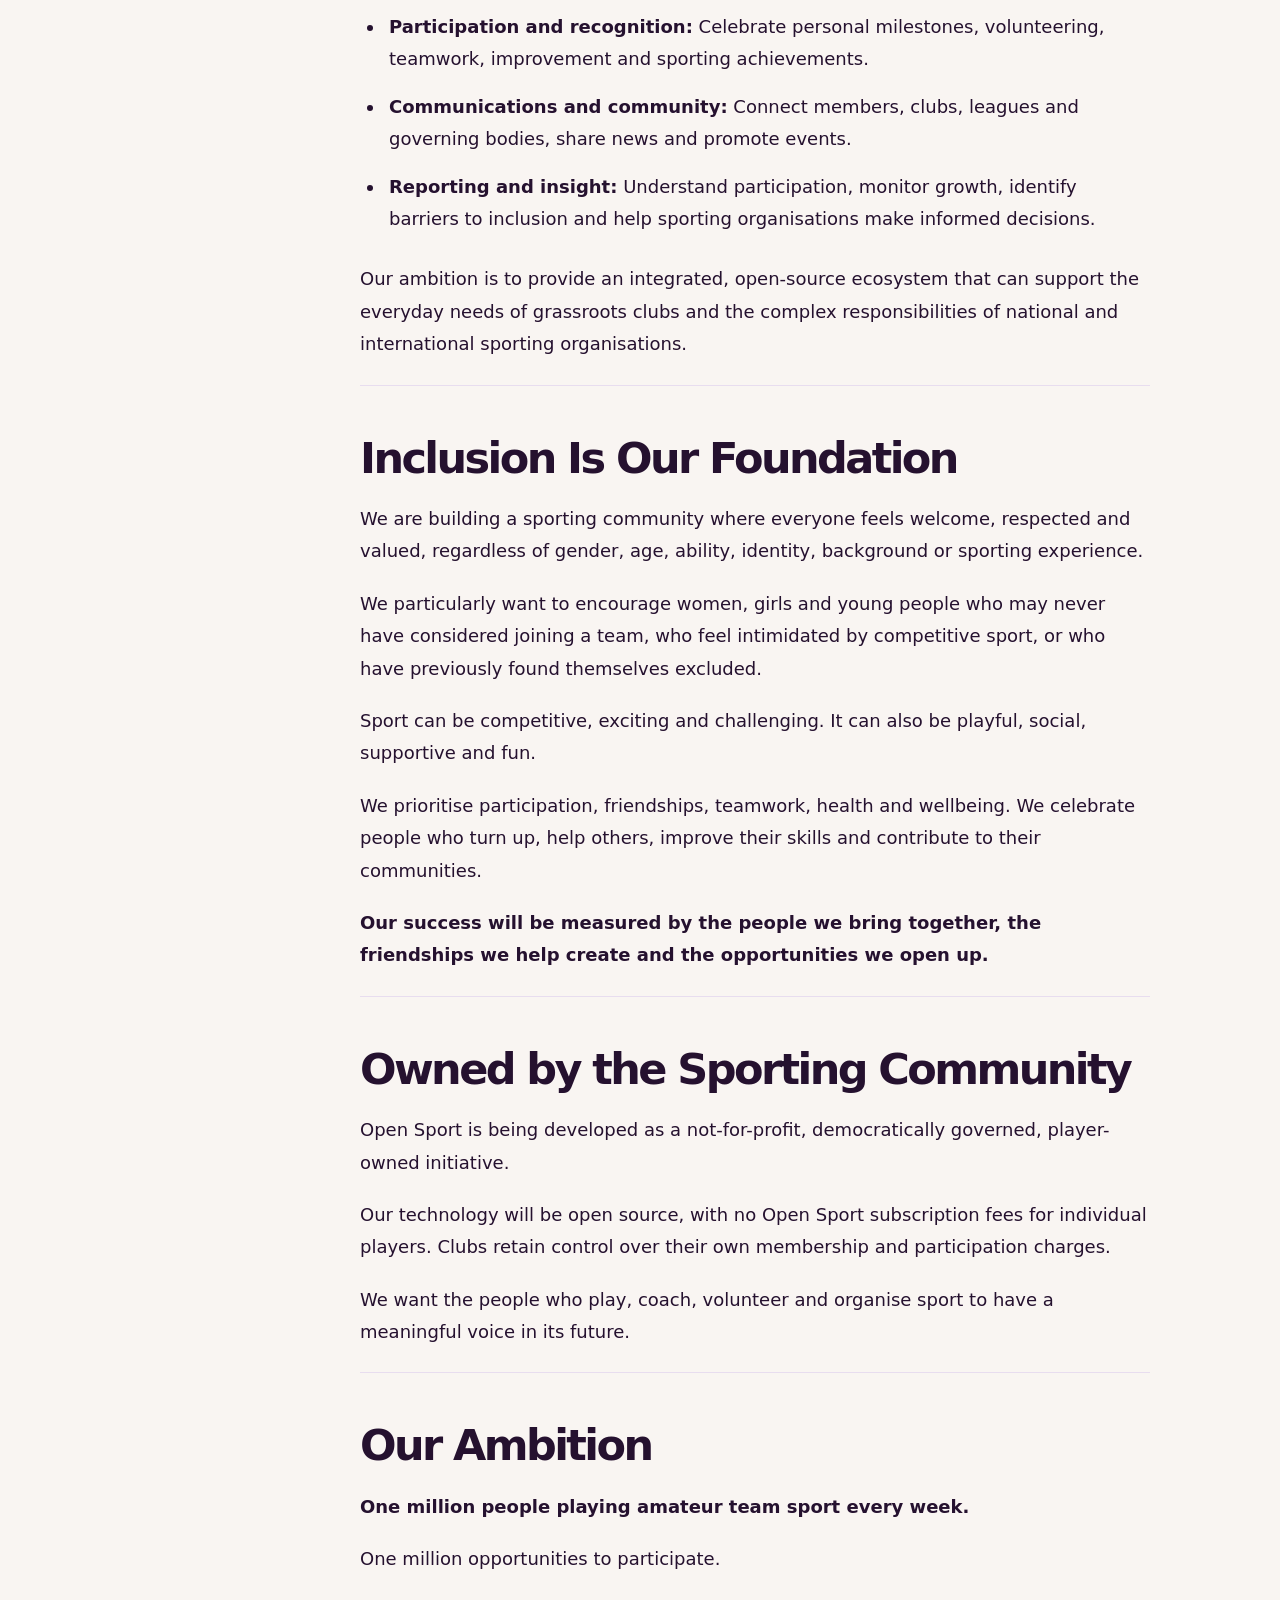
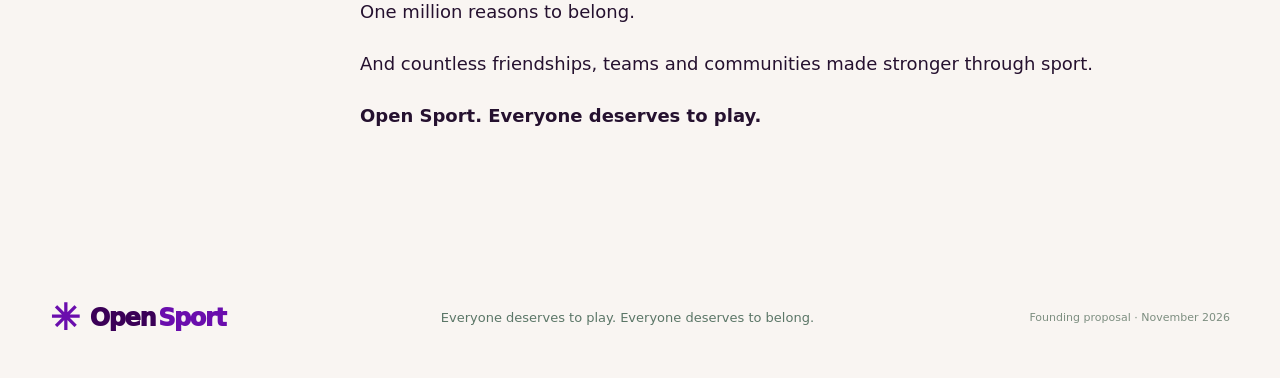
==== commit a9315097: "feat(site): make full feature matrix discoverable from navigation and key landing pages" ====
--- a/charter.html
+++ b/charter.html
@@ -3,7 +3,7 @@
 <meta name="description" content="Our full founding vision for an inclusive, player-owned Open Sport movement for every team sport."><meta name="theme-color" content="#6A0DAD">
 <title>Draft charter | Open Sport Foundation</title><link rel="stylesheet" href="styles.css"></head>
 <body><a class="skip-link" href="#main">Skip to content</a>
-<header class="site-header"><div class="shell nav"><a class="brand" href="index.html" aria-label="Open Sport home"><span class="brand-mark" aria-hidden="true">✳</span>Open<span>Sport</span></a><nav aria-label="Main navigation"><a href="index.html">Home</a><a href="sports.html">Sports</a><a href="platform.html">The platform</a><a href="sporting-bodies.html">Leagues &amp; bodies</a><a href="progress.html">Progress</a><a href="demo.html">Try the demo</a><a href="login.html" class="nav-signin">Sign in</a><a class="nav-join" href="contact.html">Get involved ↗</a></nav></div></header><main id="main">
+<header class="site-header"><div class="shell nav"><a class="brand" href="index.html" aria-label="Open Sport home"><span class="brand-mark" aria-hidden="true">✳</span>Open<span>Sport</span></a><nav aria-label="Main navigation"><a href="index.html">Home</a><a href="sports.html">Sports</a><a href="platform.html">The platform</a><a href="sporting-bodies.html">Leagues &amp; bodies</a><a href="features.html">Features</a><a href="progress.html">Progress</a><a href="demo.html">Try the demo</a><a href="login.html" class="nav-signin">Sign in</a><a class="nav-join" href="contact.html">Get involved ↗</a></nav></div></header><main id="main">
 <section class="charter-heading"><div class="shell"><p class="eyebrow">FOUNDING CHARTER · DISCUSSION DRAFT</p><h1>Open Sport:<br><em>Sport for Everyone</em></h1><p class="charter-lead"><strong>Everyone deserves to play. Everyone deserves to belong.</strong></p><p>This is our proposed founding vision for community discussion. It is not yet an adopted constitution or a description of features all currently available.</p></div></section>
 <div class="shell charter-layout"><aside class="charter-toc" aria-label="On this page"><strong>In this charter</strong>
 <a href="#every-sport">For every team sport</a><a href="#dugout">Run your club</a><a href="#sporting-bodies">Sporting bodies</a><a href="#inclusion">Inclusion</a><a href="#ownership">Community ownership</a><a href="#ambition">Our ambition</a></aside>
--- a/styles.css
+++ b/styles.css
@@ -271,3 +271,35 @@
 .policy-content p{font-size:16px;line-height:1.8;color:#5e5067}
 @media(max-width:920px){.site-header .nav nav{gap:8px;font-size:11px}.login-columns{grid-template-columns:1fr}}
 @media(max-width:620px){.home-app-launch{padding:14px}.home-app-button{font-size:13px!important}.store-badge{min-width:132px;padding:7px 9px}.store-badge strong{font-size:13px}.login-card,.login-demo{padding:20px}}
+
+
+/* Homepage: a real app build inside a device-shaped carousel, never a forked mockup. */
+.hero-phone-showcase{position:relative;isolation:isolate;overflow:hidden;border-radius:27px;background:linear-gradient(155deg,#281340,#582184 63%,#8231b1);color:white;box-shadow:0 22px 48px #35114820;min-width:0}
+.showcase-photo-backdrop{position:absolute;inset:0;z-index:-1;opacity:.28;background:linear-gradient(175deg,#321149e6,#53207aba),url("https://images.unsplash.com/photo-1554539484-e4fab56d4a5c?auto=format&fit=crop&w=900&q=76") center/cover}
+.showcase-heading{display:flex;justify-content:center;align-items:center;gap:9px;padding:18px 18px 9px;letter-spacing:.11em;font-size:10px;font-weight:850}
+.showcase-label{color:#f8eaff}.showcase-live{color:#ebd5ff}
+.showcase-label-dot{width:6px;height:6px;border-radius:50%;background:#7becb0;box-shadow:0 0 0 3px #7becb02b}
+.showcase-window{overflow:hidden;min-width:0;touch-action:pan-y}
+.showcase-track{display:flex;will-change:transform;transition:transform 560ms cubic-bezier(.22,.7,.2,1);min-width:0}
+.showcase-slide{flex:0 0 100%;min-width:0;text-align:center;padding:0 19px 5px}
+.showcase-phone{position:relative;width:260px;height:468px;margin:0 auto 13px;padding:10px 9px;border:2px solid #2a2635;border-radius:42px;background:#18121e;box-shadow:11px 17px 27px #1b092b79, inset 2px 2px 2px #9788a4}
+.showcase-phone:before{content:"";position:absolute;top:16px;left:50%;transform:translateX(-50%);width:76px;height:19px;background:#110c16;border-radius:20px;z-index:2;box-shadow:0 0 0 2px #2c2330}
+.showcase-phone-screen{height:100%;width:100%;overflow:hidden;border-radius:33px;background:#f9f5f2;position:relative}
+.showcase-phone-placeholder{display:grid;align-content:center;justify-items:center;gap:8px;position:absolute;inset:0;background:linear-gradient(160deg,#f6e9ff,#f8f5fc);color:#6a0dad}
+.showcase-phone-placeholder span{font-size:75px}.showcase-phone-placeholder small{font-size:11px;font-weight:850;letter-spacing:.15em}
+.showcase-phone-screen .showcase-snapshot{display:block;width:100%;height:100%;object-fit:cover;object-position:top center;background:#fff;user-select:none}
+.showcase-copy{max-width:450px;margin:0 auto 6px;min-height:93px}
+.showcase-kicker{display:block;font-size:10px;color:#e4c0ff;font-weight:850;letter-spacing:.11em}
+.showcase-copy h2{font-size:clamp(20px,2.4vw,28px);color:#fff;margin:7px 0 5px;line-height:1.15;letter-spacing:-.035em}
+.showcase-copy p{font-size:12px;color:#f1e4f8;line-height:1.5;margin:0 auto;max-width:365px}
+.showcase-controls{display:flex;justify-content:center;align-items:center;gap:17px;padding:9px 14px 3px}
+.showcase-dots{display:flex;gap:8px}
+.showcase-dots button{width:10px;height:10px;padding:0;border:1px solid #d8b2ef;border-radius:50%;background:#ffffff44;cursor:pointer}
+.showcase-dots button[aria-pressed="true"]{background:#fff;border-color:white;transform:scale(1.3)}
+.showcase-arrow{display:grid;place-items:center;width:34px;height:34px;border:1px solid #d8b2ef;border-radius:50%;font-size:25px;font-weight:450;background:#ffffff21;color:white;cursor:pointer}
+.showcase-arrow:hover,.showcase-arrow:focus-visible{background:#ffffff45}
+.showcase-controls button:focus-visible{outline:3px solid #ffd875;outline-offset:3px}
+.showcase-footnote{margin:0;padding:5px 16px 17px;text-align:center;color:#e9d4f1;font-size:11px}
+.showcase-footnote a{text-decoration:underline;text-underline-offset:3px;font-weight:750}
+@media(max-width:720px){.hero-phone-showcase{max-width:530px;margin-inline:auto;width:100%}.showcase-slide{padding-inline:12px}}
+@media(prefers-reduced-motion:reduce){.showcase-track{transition:none}}
